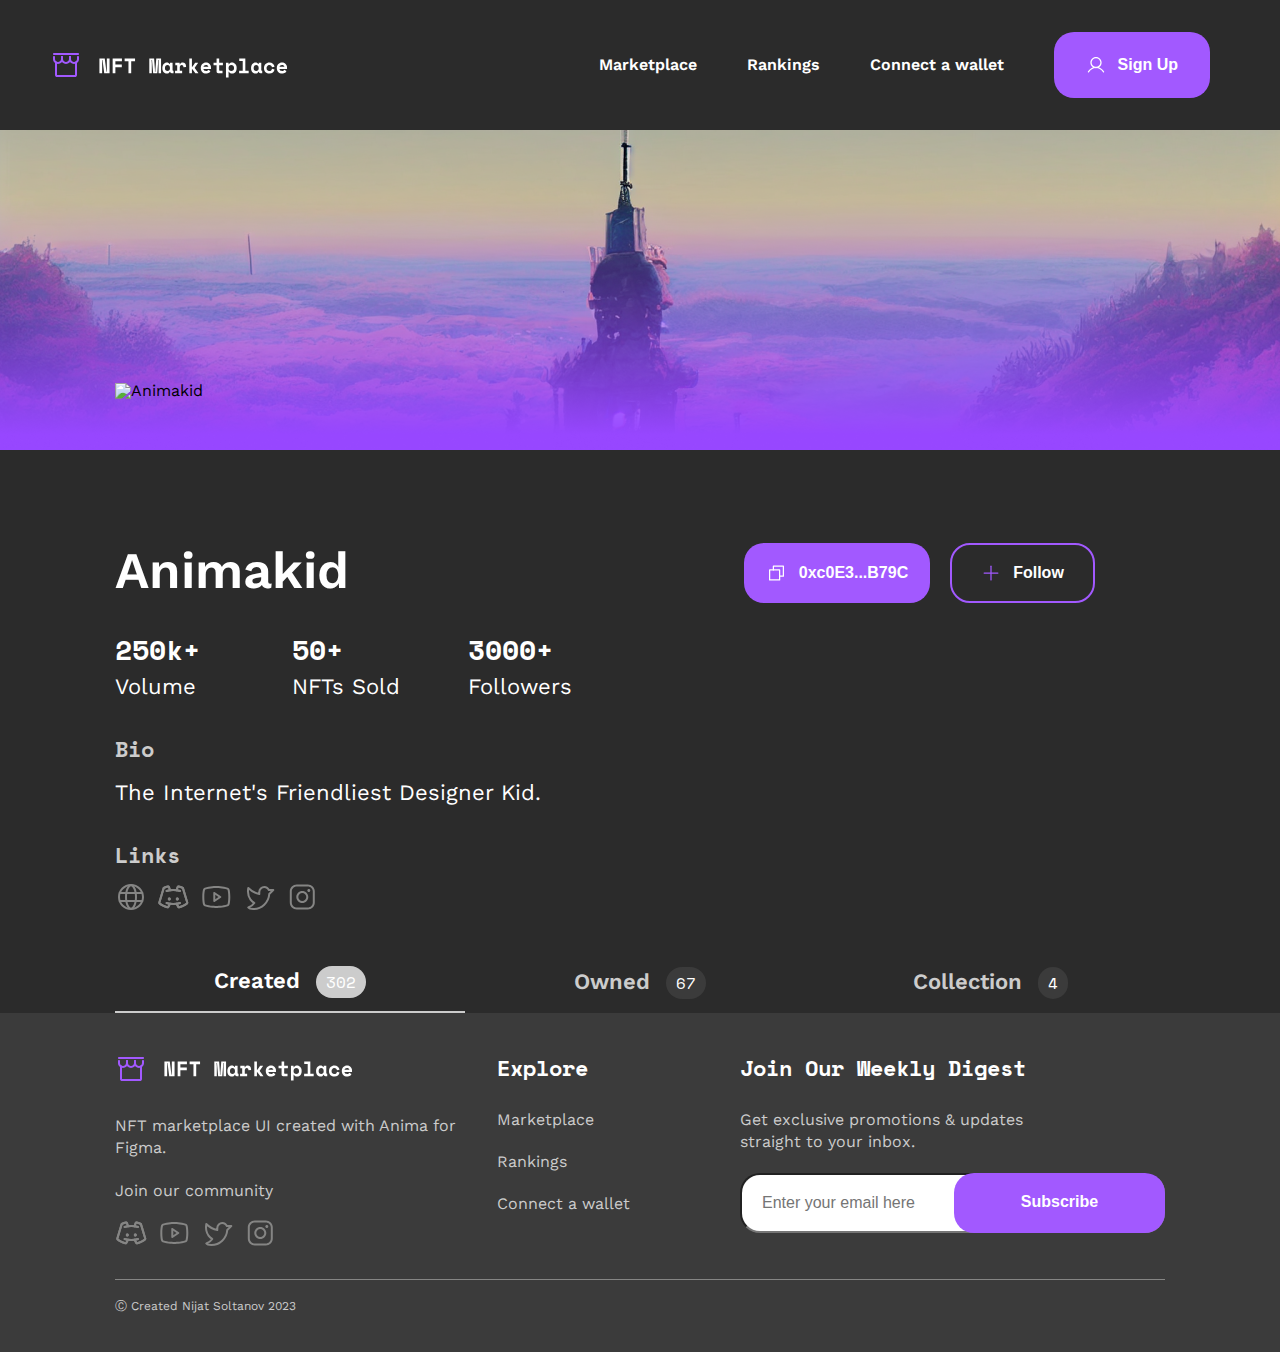
==== HTML/artistpage.html @ 40b33c92 "add: artist page" ====
<!DOCTYPE html>
<html lang="en">
  <head>
    <meta charset="UTF-8" />
    <meta http-equiv="X-UA-Compatible" content="IE=edge" />
    <meta name="viewport" content="width=device-width, initial-scale=1.0" />
    <link rel="preconnect" href="https://fonts.googleapis.com" />
    <link rel="preconnect" href="https://fonts.gstatic.com" crossorigin />
    <link
      href="https://fonts.googleapis.com/css2?family=Space+Mono:wght@400;700&family=Work+Sans:wght@400;500;600;700;800;900&display=swap"
      rel="stylesheet"
    />
    <link rel="stylesheet" href="../Scss/main.css" />
    <title>Document</title>
  </head>
  <body>
    <nav>
      <div class="nav_logo">
        <img src="../Images/svg/mainLogo.svg" alt="Main Logo" />
        <img src="../Images/svg/NFTmarketplace.svg" alt="NFT text" />
      </div>
      <div class="nav_menu">
        <a href="#">Marketplace</a>
        <a href="#">Rankings</a>
        <a href="#">Connect a wallet</a>
        <a href="./signup.html">
          <button id="signUp">
            <img src="../Images/svg/user.svg" alt="" />
            Sign Up
          </button>
        </a>
        <img src="../Images/svg/burgerMenu.svg" id="burgerIcon" alt="" />
      </div>
    </nav>
    <section id="profile">
      <img src="../Images/ArtistPage.png" alt="Artist Profile" />
      <div class="container avatar_container">
        <img src="../Images/Avatars/Animakid.png" alt="Animakid" />
      </div>
    </section>
    <section id="artistInfo">
      <div class="container artisInfo_container">
        <div class="left">
          <h2>Animakid</h2>
          <div class="buttons">
            <button class="copy">
              <img src="../Images/svg/copy.svg" alt="" /> 0xc0E3...B79C
            </button>
            <button class="follow">
              <img src="../Images/svg/plus.svg" alt="" />
              Follow
            </button>
          </div>
          <div class="stat">
            <div>
              <h4>250k+</h4>
              <p>Volume</p>
            </div>
            <div>
              <h4>50+</h4>
              <p>NFTs Sold</p>
            </div>
            <div>
              <h4>3000+</h4>
              <p>Followers</p>
            </div>
          </div>
          <div>
            <h5>Bio</h5>
            <p>The internet's friendliest designer kid.</p>
          </div>
          <div>
            <h5>Links</h5>
            <div class="contact">
              <img src="../Images/svg/internet.svg" alt="" />
              <img src="../Images/svg/discord.svg" alt="" />
              <img src="../Images/svg/youtube.svg" alt="" />
              <img src="../Images/svg/twitter.svg" alt="" />
              <img src="../Images/svg/instagram.svg" alt="" />
            </div>
          </div>
        </div>
        <div class="right">
          <button class="copy">
            <img src="../Images/svg/copy.svg" alt="" /> 0xc0E3...B79C
          </button>
          <button class="follow">
            <img src="../Images/svg/plus.svg" alt="" />
            Follow
          </button>
        </div>
      </div>
    </section>
    <section id="frame">
      <div class="container frame_container">
        <div>
          <h5>Created</h5>
          <p>302</p>
        </div>
        <div>
          <h5>Owned</h5>
          <p>67</p>
        </div>
        <div>
          <h5>Collection</h5>
          <p>4</p>
        </div>
      </div>
    </section>
    <section id="nftCards">
      <div class="container nftCads_container"></div>
    </section>
    <footer>
      <div class="container footer_top">
        <div>
          <div class="footer_logo">
            <img src="../Images/svg/mainLogo.svg" alt="Main Logo" />
            <img src="../Images/svg/NFTmarketplace.svg" alt="NFT text" />
          </div>
          <p>NFT marketplace UI created with Anima for Figma.</p>
          <p>Join our community</p>
          <div class="contact">
            <img src="../Images/svg/discord.svg" alt="" />
            <img src="../Images/svg/youtube.svg" alt="" />
            <img src="../Images/svg/twitter.svg" alt="" />
            <img src="../Images/svg/instagram.svg" alt="" />
          </div>
        </div>
        <div>
          <h5>Explore</h5>
          <div>
            <a href="#"><p>Marketplace</p></a>
            <a href="#"><p>Rankings</p></a>
            <a href="#"><p>Connect a wallet</p></a>
          </div>
        </div>
        <div>
          <h5>Join our weekly digest</h5>
          <p>Get exclusive promotions & updates straight to your inbox.</p>
          <div class="subscribeForm">
            <input type="text" placeholder="Enter your email here" />
            <button>Subscribe</button>
          </div>
        </div>
      </div>
      <div class="container footer_bottom">
        <p>Ⓒ Created Nijat Soltanov 2023</p>
      </div>
    </footer>
  </body>
</html>
---- Scss/main.css ----
html,
body,
div,
span,
applet,
object,
iframe,
h1,
h2,
h3,
h4,
h5,
h6,
p,
blockquote,
pre,
a,
abbr,
acronym,
address,
big,
cite,
code,
del,
dfn,
em,
img,
ins,
kbd,
q,
s,
samp,
small,
strike,
strong,
sub,
sup,
tt,
var,
b,
u,
i,
center,
dl,
dt,
dd,
ol,
ul,
li,
fieldset,
form,
label,
legend,
table,
caption,
tbody,
tfoot,
thead,
tr,
th,
td,
article,
aside,
canvas,
details,
embed,
figure,
figcaption,
footer,
header,
hgroup,
menu,
nav,
output,
ruby,
section,
summary,
time,
mark,
audio,
video {
  margin: 0;
  padding: 0;
  border: 0;
  font-size: 100%;
  font: inherit;
  vertical-align: baseline;
  box-sizing: border-box;
}

/* HTML5 display-role reset for older browsers */
article,
aside,
details,
figcaption,
figure,
footer,
header,
hgroup,
menu,
nav,
section {
  display: block;
}

body {
  line-height: 1;
}

ol,
ul {
  list-style: none;
}

blockquote,
q {
  quotes: none;
}

blockquote:before,
blockquote:after,
q:before,
q:after {
  content: "";
  content: none;
}

table {
  border-collapse: collapse;
  border-spacing: 0;
}

html {
  font-family: "Work Sans", sans-serif;
}

h3 {
  font-weight: 600;
  font-size: 38px;
  line-height: 120%;
  text-transform: capitalize;
  color: #ffffff;
}

h5 {
  font-weight: 600;
  font-size: 22px;
  line-height: 140%;
  text-transform: capitalize;
  color: #ffffff;
}

h1 {
  font-weight: 600;
  font-size: 67px;
  line-height: 110%;
  display: flex;
  align-items: center;
  text-transform: capitalize;
}

h4 {
  font-weight: 700;
  font-size: 28px;
  line-height: 140%;
  text-transform: capitalize;
}

h2 {
  font-weight: 600;
  font-size: 51px;
  line-height: 110%;
  display: flex;
  align-items: center;
  text-transform: capitalize;
  color: #ffffff;
}

nav {
  display: flex;
  flex-direction: row;
  justify-content: space-between;
  align-items: center;
  padding: 20px 50px;
  background: #2b2b2b;
}
nav .nav_logo {
  width: 243.41px;
  height: 32px;
  display: flex;
  flex-direction: row;
  align-items: center;
  padding: 0px;
  gap: 10px;
  height: 32px;
  position: relative;
}
nav .nav_logo img:first-child {
  position: absolute;
  width: 32px;
  height: 32px;
  left: 0px;
  top: 0px;
}
nav .nav_logo img:last-child {
  position: absolute;
  width: 199.41px;
  height: 19.8px;
  left: 44px;
  top: 8.6px;
}
nav .nav_menu {
  display: flex;
  flex-direction: row;
  justify-content: flex-end;
  align-items: center;
  padding: 0px;
  gap: 10px;
}
nav .nav_menu a {
  font-weight: 600;
  font-size: 16px;
  line-height: 140%;
  text-align: center;
  padding: 12px 20px;
  text-decoration: none;
  color: #ffffff;
  transition: 0.3s;
}
nav .nav_menu a:hover {
  transform: scale(0.9);
}
nav .nav_menu button {
  display: flex;
  justify-content: center;
  align-items: center;
  padding: 20px 30px;
  gap: 12px;
  background-color: #a259ff;
  border-radius: 20px;
  font-weight: 600;
  font-size: 16px;
  line-height: 140%;
  text-align: center;
  color: #ffffff;
  transition: 0.3s;
  border: 2px solid transparent;
}
nav .nav_menu button:hover {
  transform: scale(0.9);
}
@media screen and (max-width: 690px) {
  nav .nav_menu button {
    width: 315px;
  }
}
nav .nav_menu #burgerIcon {
  display: none;
  cursor: pointer;
}

@media screen and (max-width: 1050px) {
  nav {
    padding: 15px 50px;
  }
  nav .nav_menu a,
  nav .nav_menu button {
    display: none;
  }
  nav .nav_menu #burgerIcon {
    display: block;
  }
}
@media screen and (max-width: 690px) {
  nav {
    padding: 15px 30px;
  }
}
footer {
  display: flex;
  flex-direction: column;
  align-items: center;
  padding: 40px 195px;
  gap: 30px;
  background: #3b3b3b;
}
@media screen and (max-width: 1050px) {
  footer {
    gap: 49px;
  }
}
@media screen and (max-width: 690px) {
  footer {
    gap: 30px;
    padding: 40px 195px;
  }
}
footer a {
  text-decoration: none;
}
footer p {
  font-weight: 400;
  font-size: 16px;
  line-height: 140%;
  text-align: center;
  color: #ffffff;
  color: #cccccc;
  text-align: start;
}
footer h5 {
  font-family: "Space Mono";
}
footer .footer_top {
  display: flex;
  justify-content: space-between;
  align-items: flex-start;
  gap: 31px;
}
@media screen and (max-width: 1050px) {
  footer .footer_top {
    flex-direction: column;
    gap: 30px;
  }
}
@media screen and (max-width: 690px) {
  footer .footer_top {
    width: 315px;
    height: 633px;
  }
}
footer .footer_top > div:first-child .footer_logo {
  width: 243.41px;
  height: 32px;
  display: flex;
  margin-bottom: 30px;
  flex-direction: row;
  align-items: center;
  padding: 0px;
  gap: 10px;
  height: 32px;
  position: relative;
}
@media screen and (max-width: 690px) {
  footer .footer_top > div:first-child .footer_logo {
    width: 315px;
  }
}
footer .footer_top > div:first-child .footer_logo img:first-child {
  position: absolute;
  width: 32px;
  height: 32px;
  left: 0px;
  top: 0px;
}
footer .footer_top > div:first-child .footer_logo img:last-child {
  position: absolute;
  width: 199.41px;
  height: 19.8px;
  left: 44px;
  top: 8.6px;
}
footer .footer_top > div:first-child p:nth-child(3) {
  margin: 20px 0 15px;
}
footer .footer_top > div:first-child .contact {
  display: flex;
  gap: 10px;
}
footer .footer_top > div:nth-child(2) {
  display: flex;
  flex-direction: column;
  gap: 25px;
  width: 240px;
  height: 166px;
}
@media screen and (max-width: 1050px) {
  footer .footer_top > div:nth-child(2) {
    gap: 20px;
  }
}
@media screen and (max-width: 690px) {
  footer .footer_top > div:nth-child(2) {
    width: 315px;
  }
}
footer .footer_top > div:nth-child(2) div {
  display: flex;
  flex-direction: column;
  gap: 20px;
}
footer .footer_top > div:last-child p {
  margin: 25px 0 20px;
  width: 330px;
  height: 44px;
}
@media screen and (max-width: 1050px) {
  footer .footer_top > div:last-child p {
    width: 690px;
    margin: 20px 0;
  }
}
@media screen and (max-width: 690px) {
  footer .footer_top > div:last-child p {
    width: 315px;
  }
}
footer .footer_top > div:last-child .subscribeForm {
  width: 425px;
  height: 60px;
  position: relative;
}
@media screen and (max-width: 690px) {
  footer .footer_top > div:last-child .subscribeForm {
    width: 315px;
    height: 108px;
    position: initial;
  }
}
footer .footer_top > div:last-child .subscribeForm input {
  box-sizing: border-box;
  width: 425px;
  height: 60px;
  display: flex;
  align-items: center;
  padding: 16px 0px 16px 20px;
  gap: 12px;
  background: #ffffff;
  border-radius: 20px;
  font-weight: 400;
  font-size: 16px;
  line-height: 140%;
  color: #2b2b2b;
}
@media screen and (max-width: 690px) {
  footer .footer_top > div:last-child .subscribeForm input {
    margin-bottom: 16px;
    width: 100%;
    padding: 16px 20px;
    height: 46px;
  }
}
footer .footer_top > div:last-child .subscribeForm button {
  display: flex;
  justify-content: center;
  align-items: center;
  padding: 20px 30px;
  gap: 12px;
  background-color: #a259ff;
  border-radius: 20px;
  font-weight: 600;
  font-size: 16px;
  line-height: 140%;
  text-align: center;
  color: #ffffff;
  transition: 0.3s;
  border: 2px solid transparent;
  position: absolute;
  right: 0;
  top: 0;
  width: 211px;
  height: 60px;
}
footer .footer_top > div:last-child .subscribeForm button:hover {
  transform: scale(0.9);
}
@media screen and (max-width: 690px) {
  footer .footer_top > div:last-child .subscribeForm button {
    width: 315px;
  }
}
@media screen and (max-width: 1050px) {
  footer .footer_top > div:last-child .subscribeForm button {
    width: 179px;
  }
}
@media screen and (max-width: 690px) {
  footer .footer_top > div:last-child .subscribeForm button {
    position: initial;
    height: 46px;
    width: 100%;
  }
}
footer .footer_bottom {
  display: flex;
  flex-direction: column;
  align-items: flex-start;
  padding: 0px;
  gap: 20px;
  width: 1049.41px;
  height: 33px;
  padding-top: 20px;
  border-top: 1px solid #858584;
}
@media screen and (max-width: 1050px) {
  footer .footer_bottom {
    width: 690px;
  }
}
@media screen and (max-width: 690px) {
  footer .footer_bottom {
    width: 315px;
  }
}
footer .footer_bottom p {
  font-family: "Work Sans";
  font-weight: 400;
  font-size: 12px;
  line-height: 110%;
  color: #cccccc;
}

body {
  background-color: #2b2b2b;
}
body .container {
  width: 1050px;
  transition: 0.3s;
}
@media screen and (max-width: 1050px) {
  body .container {
    width: 690px;
  }
}
@media screen and (max-width: 690px) {
  body .container {
    width: 315px;
  }
}
body button {
  box-sizing: border-box;
}
body #hero {
  display: flex;
  justify-content: center;
  align-items: center;
  padding: 80px 195px;
  gap: 30px;
}
@media screen and (max-width: 1050px) {
  body #hero {
    padding: 80px 195px;
  }
}
@media screen and (max-width: 690px) {
  body #hero {
    padding: 40px 0px;
  }
}
body #hero .hero_container {
  display: flex;
  gap: 30px;
}
body #hero .hero_container .left_side {
  display: flex;
  flex-direction: column;
  width: 510px;
  height: 544px;
  color: #ffffff;
}
@media screen and (max-width: 1050px) {
  body #hero .hero_container .left_side {
    width: 330px;
    height: 381px;
  }
}
@media screen and (max-width: 690px) {
  body #hero .hero_container .left_side {
    width: 315px;
    height: 706px;
  }
}
body #hero .hero_container .left_side h1 {
  margin-bottom: 20px;
}
@media screen and (max-width: 1050px) {
  body #hero .hero_container .left_side h1 {
    font-weight: 600;
    font-size: 38px;
    line-height: 120%;
  }
}
@media screen and (max-width: 690px) {
  body #hero .hero_container .left_side h1 {
    font-size: 28px;
    line-height: 140%;
    margin-bottom: 10px;
  }
}
body #hero .hero_container .left_side p {
  font-style: normal;
  font-weight: 400;
  font-size: 22px;
  line-height: 160%;
  text-transform: capitalize;
}
@media screen and (max-width: 1050px) {
  body #hero .hero_container .left_side p {
    font-weight: 400;
    font-size: 16px;
    line-height: 140%;
  }
}
body #hero .hero_container .left_side .mobile_hero {
  display: none;
  flex-direction: column;
  align-items: center;
  width: 510px;
  height: 510px;
}
@media screen and (max-width: 1050px) {
  body #hero .hero_container .left_side .mobile_hero {
    width: 330px;
    height: 330px;
  }
}
@media screen and (max-width: 690px) {
  body #hero .hero_container .left_side .mobile_hero {
    display: flex;
    margin: 40px 0;
    width: 315px;
    height: 315px;
  }
}
body #hero .hero_container .left_side .mobile_hero img {
  border-radius: 20px 20px 0px 0px;
}
@media screen and (max-width: 1050px) {
  body #hero .hero_container .left_side .mobile_hero img {
    width: 330px;
    height: 221px;
  }
}
@media screen and (max-width: 690px) {
  body #hero .hero_container .left_side .mobile_hero img {
    width: 315px;
    height: 206px;
  }
}
body #hero .hero_container .left_side .mobile_hero .info {
  display: flex;
  flex-direction: column;
  justify-content: center;
  padding: 20px;
  gap: 10px;
  border-radius: 0px 0px 20px 20px;
  background: #3b3b3b;
  width: 510px;
  height: 109px;
  color: #ffffff;
}
@media screen and (max-width: 1050px) {
  body #hero .hero_container .left_side .mobile_hero .info {
    width: 330px;
  }
}
@media screen and (max-width: 690px) {
  body #hero .hero_container .left_side .mobile_hero .info {
    width: 315px;
    height: 109px;
  }
}
body #hero .hero_container .left_side .mobile_hero .info > p {
  font-weight: 600;
  font-size: 22px;
  line-height: 140%;
  text-transform: capitalize;
}
body #hero .hero_container .left_side .mobile_hero .info div {
  display: flex;
  flex-direction: row;
  align-items: flex-start;
  gap: 12px;
}
body #hero .hero_container .left_side .mobile_hero .info div img {
  width: 24px;
  height: 24px;
}
body #hero .hero_container .left_side .mobile_hero .info div p {
  font-weight: 400;
  font-size: 16px;
  line-height: 140%;
}
body #hero .hero_container .left_side button {
  display: flex;
  justify-content: center;
  align-items: center;
  padding: 20px 30px;
  gap: 12px;
  background-color: #a259ff;
  border-radius: 20px;
  font-weight: 600;
  font-size: 16px;
  line-height: 140%;
  text-align: center;
  color: #ffffff;
  transition: 0.3s;
  border: 2px solid transparent;
  width: 224px;
  margin: 30px 0;
}
body #hero .hero_container .left_side button:hover {
  transform: scale(0.9);
}
@media screen and (max-width: 690px) {
  body #hero .hero_container .left_side button {
    width: 315px;
  }
}
body #hero .hero_container .left_side .additional_info {
  display: flex;
  gap: 30px;
  border-radius: 20px;
}
body #hero .hero_container .left_side .additional_info div {
  display: flex;
  flex-direction: column;
}
@media screen and (max-width: 690px) {
  body #hero .hero_container .left_side .additional_info div {
    width: 85px;
    height: 57px;
  }
}
body #hero .hero_container .left_side .additional_info div span {
  text-transform: capitalize;
}
body #hero .hero_container .left_side .additional_info div span:first-child {
  font-family: "Space Mono";
  font-weight: 700;
  font-size: 28px;
  line-height: 140%;
  display: flex;
  align-items: center;
}
@media screen and (max-width: 1050px) {
  body #hero .hero_container .left_side .additional_info div span:first-child {
    font-size: 22px;
    line-height: 160%;
  }
}
body #hero .hero_container .left_side .additional_info div span:last-child {
  font-family: "Work Sans";
  font-weight: 400;
  font-size: 23.99px;
  line-height: 160%;
}
@media screen and (max-width: 1050px) {
  body #hero .hero_container .left_side .additional_info div span:last-child {
    font-size: 16px;
    line-height: 140%;
  }
}
body #hero .hero_container .right_side {
  display: flex;
  flex-direction: column;
  align-items: center;
  width: 510px;
  height: 510px;
}
@media screen and (max-width: 1050px) {
  body #hero .hero_container .right_side {
    width: 330px;
    height: 330px;
  }
}
@media screen and (max-width: 690px) {
  body #hero .hero_container .right_side {
    display: none;
  }
}
body #hero .hero_container .right_side img {
  border-radius: 20px 20px 0px 0px;
}
@media screen and (max-width: 1050px) {
  body #hero .hero_container .right_side img {
    width: 330px;
    height: 221px;
  }
}
body #hero .hero_container .right_side .info {
  display: flex;
  flex-direction: column;
  justify-content: center;
  padding: 20px;
  gap: 10px;
  border-radius: 0px 0px 20px 20px;
  background: #3b3b3b;
  width: 510px;
  height: 109px;
  color: #ffffff;
}
@media screen and (max-width: 1050px) {
  body #hero .hero_container .right_side .info {
    width: 330px;
  }
}
body #hero .hero_container .right_side .info > p {
  font-weight: 600;
  font-size: 22px;
  line-height: 140%;
  text-transform: capitalize;
}
body #hero .hero_container .right_side .info div {
  display: flex;
  flex-direction: row;
  align-items: flex-start;
  gap: 12px;
}
body #hero .hero_container .right_side .info div img {
  width: 24px;
  height: 24px;
}
body #hero .hero_container .right_side .info div p {
  font-weight: 400;
  font-size: 16px;
  line-height: 140%;
}
body #trending {
  display: flex;
  flex-direction: column;
  align-items: center;
  padding: 80px 0px;
  gap: 60px;
  color: #ffffff;
}
@media screen and (max-width: 1050px) {
  body #trending {
    padding: 40px 0px;
    gap: 40px;
  }
}
body #trending .trending_headline {
  display: flex;
  flex-direction: column;
  gap: 10px;
  width: 1046px;
}
@media screen and (max-width: 1050px) {
  body #trending .trending_headline {
    width: 690px;
  }
}
@media screen and (max-width: 690px) {
  body #trending .trending_headline {
    width: 315px;
  }
}
body #trending .trending_headline p {
  text-transform: capitalize;
}
body #trending .trending_headline p:first-child {
  font-weight: 600;
  font-size: 38px;
  line-height: 120%;
}
@media screen and (max-width: 1050px) {
  body #trending .trending_headline p:first-child {
    font-size: 28px;
    line-height: 140%;
  }
}
body #trending .trending_headline p:last-child {
  font-weight: 400;
  font-size: 22px;
  line-height: 160%;
}
@media screen and (max-width: 1050px) {
  body #trending .trending_headline p:last-child {
    font-size: 16px;
    line-height: 140%;
  }
}
body #trending .cards {
  display: flex;
  gap: 30px;
}
body #trending .cards .card {
  display: flex;
  flex-direction: column;
  align-items: flex-start;
  padding: 0px;
  gap: 15px;
  width: 330px;
  height: 525px;
}
@media screen and (max-width: 690px) {
  body #trending .cards .card:nth-child(2) {
    display: none;
  }
}
@media screen and (max-width: 1050px) {
  body #trending .cards .card:last-child {
    display: none;
  }
}
@media screen and (max-width: 690px) {
  body #trending .cards .card {
    width: 315px;
  }
}
body #trending .cards .card .img {
  display: flex;
  gap: 15px;
  flex-wrap: wrap;
}
body #trending .cards .card .img img {
  border-radius: 20px;
  width: 100px;
  height: 100px;
}
@media screen and (max-width: 690px) {
  body #trending .cards .card .img img {
    width: 95px;
    height: 95px;
  }
}
body #trending .cards .card .img img:first-child {
  width: 330px;
  height: 330px;
}
@media screen and (max-width: 690px) {
  body #trending .cards .card .img img:first-child {
    width: 315px;
  }
}
body #trending .cards .card .img div {
  display: flex;
  flex-direction: column;
  justify-content: center;
  align-items: center;
  padding: 32px 15px;
  gap: 10px;
  width: 100px;
  height: 100px;
  background: #a259ff;
  border-radius: 20px;
  font-family: "Space Mono";
  font-weight: 700;
  font-size: 22px;
  line-height: 160%;
  text-transform: capitalize;
}
@media screen and (max-width: 690px) {
  body #trending .cards .card .img div {
    width: 95px;
    height: 95px;
  }
}
body #trending .cards .card .info {
  display: flex;
  flex-direction: column;
  gap: 10px;
}
body #trending .cards .card .info > p {
  font-weight: 600;
  font-size: 22px;
  line-height: 140%;
  text-transform: capitalize;
}
body #trending .cards .card .info div {
  display: flex;
  gap: 12px;
}
body #trending .cards .card .info div img {
  width: 24px;
  height: 24px;
}
body #trending .cards .card .info div p {
  font-weight: 400;
  font-size: 16px;
  line-height: 140%;
}
body #top_creator {
  display: flex;
  flex-direction: column;
  align-items: center;
  padding: 80px 195px;
  gap: 60px;
}
@media screen and (max-width: 1050px) {
  body #top_creator {
    padding: 40px 195px;
    gap: 40px;
  }
}
body #top_creator .header {
  display: flex;
  align-items: flex-end;
  gap: 100px;
}
body #top_creator .header .left {
  display: flex;
  flex-direction: column;
  gap: 10px;
  color: #ffffff;
  text-transform: capitalize;
  width: 703px;
  height: 91px;
}
@media screen and (max-width: 1050px) {
  body #top_creator .header .left {
    width: 343px;
    height: 93px;
  }
}
@media screen and (max-width: 690px) {
  body #top_creator .header .left {
    width: 315px;
    height: 93px;
  }
}
body #top_creator .header .left h3 {
  font-weight: 600;
  font-size: 38px;
  line-height: 120%;
}
@media screen and (max-width: 1050px) {
  body #top_creator .header .left h3 {
    font-size: 28px;
    line-height: 140%;
  }
}
body #top_creator .header .left p {
  font-weight: 400;
  font-size: 22px;
  line-height: 160%;
}
@media screen and (max-width: 1050px) {
  body #top_creator .header .left p {
    font-size: 16px;
    line-height: 140%;
  }
}
body #top_creator .header button {
  display: flex;
  justify-content: center;
  align-items: center;
  padding: 20px 30px;
  gap: 12px;
  background-color: #2b2b2b;
  border-radius: 20px;
  font-weight: 600;
  font-size: 16px;
  line-height: 140%;
  text-align: center;
  color: #ffffff;
  transition: 0.3s;
  border: 2px solid transparent;
  border-color: #a259ff;
  height: 60px;
  padding: 20px 50px !important;
}
body #top_creator .header button:hover {
  transform: scale(0.9);
}
@media screen and (max-width: 690px) {
  body #top_creator .header button {
    width: 315px;
  }
}
@media screen and (max-width: 690px) {
  body #top_creator .header button {
    display: none;
  }
}
body #top_creator .avatars {
  display: flex;
  flex-wrap: wrap;
  gap: 30px;
}
body #top_creator .avatars .avatar {
  display: flex;
  flex-direction: column;
  align-items: center;
  padding: 20px;
  gap: 20px;
  isolation: isolate;
  width: 240px;
  height: 238px;
  background: #3b3b3b;
  border-radius: 20px;
  position: relative;
}
@media screen and (max-width: 1050px) {
  body #top_creator .avatars .avatar {
    flex-direction: row;
    justify-content: center;
    align-items: flex-start;
    width: 330px;
    height: 100px;
  }
}
@media screen and (max-width: 690px) {
  body #top_creator .avatars .avatar {
    width: 315px;
    height: 100px;
  }
}
@media screen and (max-width: 690px) {
  body #top_creator .avatars .avatar:nth-child(6) {
    display: none;
  }
}
body #top_creator .avatars .avatar img {
  width: 110px;
  height: 120px;
}
@media screen and (max-width: 1050px) {
  body #top_creator .avatars .avatar img {
    width: 60px;
    height: 60px;
  }
}
body #top_creator .avatars .avatar .number {
  position: absolute;
  width: 30px;
  height: 30px;
  left: 20px;
  top: 18px;
  background: #2b2b2b;
  border-radius: 20px;
  font-family: "Space Mono";
  font-weight: 400;
  font-size: 16px;
  line-height: 140%;
  display: flex;
  align-items: center;
  text-align: center;
  color: #858584;
}
@media screen and (max-width: 1050px) {
  body #top_creator .avatars .avatar .number {
    left: 12px;
    top: 13px;
  }
}
body #top_creator .avatars .avatar .number span {
  margin: auto;
}
body #top_creator .avatars .avatar .text {
  display: flex;
  flex-direction: column;
  justify-content: center;
  align-items: center;
  gap: 5px;
  width: 200px;
  height: 58px;
  color: #ffffff;
}
@media screen and (max-width: 1050px) {
  body #top_creator .avatars .avatar .text {
    align-items: flex-start;
    width: 210px;
  }
}
@media screen and (max-width: 690px) {
  body #top_creator .avatars .avatar .text {
    height: 58px;
  }
}
body #top_creator .avatars .avatar .text h5 {
  font-weight: 600;
  font-size: 22px;
  line-height: 140%;
  text-align: center;
  text-transform: capitalize;
}
body #top_creator .avatars .avatar .text div {
  display: flex;
  gap: 10px;
  height: 22px;
  width: 200px;
}
@media screen and (max-width: 1050px) {
  body #top_creator .avatars .avatar .text div {
    gap: 5px;
    width: 210px;
  }
}
@media screen and (max-width: 690px) {
  body #top_creator .avatars .avatar .text div {
    width: 195px;
  }
}
body #top_creator .avatars .avatar .text div p {
  font-weight: 400;
  font-size: 16px;
  line-height: 140%;
  width: 95px;
  height: 22px;
}
body #top_creator .avatars .avatar .text div p:first-child {
  text-align: right;
  color: #858584;
}
@media screen and (max-width: 1050px) {
  body #top_creator .avatars .avatar .text div p:first-child {
    width: 102.5px;
    height: 22px;
    text-align: left;
  }
}
body #top_creator .avatars .avatar .text div p:last-child {
  font-family: "Space Mono";
  color: #ffffff;
}
body #top_creator > button {
  display: flex;
  justify-content: center;
  align-items: center;
  padding: 20px 30px;
  gap: 12px;
  background-color: #2b2b2b;
  border-radius: 20px;
  font-weight: 600;
  font-size: 16px;
  line-height: 140%;
  text-align: center;
  color: #ffffff;
  transition: 0.3s;
  border: 2px solid transparent;
  border-color: #a259ff;
  height: 60px;
  padding: 20px 50px !important;
  display: none;
}
body #top_creator > button:hover {
  transform: scale(0.9);
}
@media screen and (max-width: 690px) {
  body #top_creator > button {
    width: 315px;
  }
}
@media screen and (max-width: 690px) {
  body #top_creator > button {
    display: flex;
  }
}
body #browse {
  display: flex;
  flex-direction: column;
  align-items: center;
  padding: 80px 195px;
  gap: 60px;
  color: #ffffff;
}
@media screen and (max-width: 1050px) {
  body #browse {
    padding: 40px 0px;
    gap: 40px;
  }
}
body #browse .header h3 {
  font-weight: 600;
  font-size: 38px;
  line-height: 120%;
  text-transform: capitalize;
}
@media screen and (max-width: 1050px) {
  body #browse .header h3 {
    font-size: 28px;
    line-height: 140%;
  }
}
body #browse .categories {
  display: flex;
  flex-wrap: wrap;
  gap: 30px;
}
@media screen and (max-width: 690px) {
  body #browse .categories {
    gap: 20px;
  }
}
body #browse .categories .category {
  display: flex;
  flex-direction: column;
  align-items: flex-start;
  width: 240px;
  height: 316px;
  background: #3b3b3b;
  border-radius: 20px;
}
@media screen and (max-width: 1050px) {
  body #browse .categories .category {
    width: 150px;
    height: 231px;
  }
}
@media screen and (max-width: 690px) {
  body #browse .categories .category {
    width: 147.5px;
    height: 209px;
  }
}
body #browse .categories .category img {
  border-radius: 20px 20px 0px 0px;
}
@media screen and (max-width: 1050px) {
  body #browse .categories .category img {
    width: 150px;
    height: 142px;
  }
}
@media screen and (max-width: 690px) {
  body #browse .categories .category img {
    width: 147.5px;
    height: 142px;
  }
}
body #browse .categories .category .text {
  display: flex;
  flex-direction: column;
  padding: 20px 30px 25px;
  gap: 25px;
  font-weight: 600;
  font-size: 22px;
  line-height: 140%;
  text-transform: capitalize;
  width: 240px;
  height: 76px;
}
@media screen and (max-width: 1050px) {
  body #browse .categories .category .text {
    width: 110px;
    height: 89px;
    padding: 20px 20px 25px;
    font-size: 16px;
    line-height: 140%;
  }
}
body #discoverMore {
  display: flex;
  flex-direction: column;
  align-items: center;
  padding: 80px 195px;
  gap: 60px;
}
@media screen and (max-width: 1050px) {
  body #discoverMore {
    padding: 40px 195px 80px;
    gap: 40px;
  }
}
@media screen and (max-width: 690px) {
  body #discoverMore {
    padding: 40px 0px 60px;
  }
}
body #discoverMore .header {
  display: flex;
  justify-content: space-between;
  align-items: flex-end;
  gap: 100px;
}
@media screen and (max-width: 1050px) {
  body #discoverMore .header {
    width: 690px;
  }
}
@media screen and (max-width: 690px) {
  body #discoverMore .header {
    width: 315px;
  }
}
body #discoverMore .header .text {
  display: flex;
  flex-direction: column;
  gap: 10px;
}
@media screen and (max-width: 1050px) {
  body #discoverMore .header .text h3 {
    font-weight: 600;
    font-size: 28px;
    line-height: 140%;
  }
}
body #discoverMore .header .text p {
  font-weight: 400;
  font-size: 22px;
  line-height: 160%;
  color: #ffffff;
  text-transform: capitalize;
}
@media screen and (max-width: 1050px) {
  body #discoverMore .header .text p {
    font-weight: 400;
    font-size: 16px;
    line-height: 140%;
  }
}
body #discoverMore .header button {
  display: flex;
  justify-content: center;
  align-items: center;
  padding: 20px 30px;
  gap: 12px;
  background-color: #2b2b2b;
  border-radius: 20px;
  font-weight: 600;
  font-size: 16px;
  line-height: 140%;
  text-align: center;
  color: #ffffff;
  transition: 0.3s;
  border: 2px solid transparent;
  border-color: #a259ff;
  height: 60px;
  padding: 20px 50px !important;
}
body #discoverMore .header button:hover {
  transform: scale(0.9);
}
@media screen and (max-width: 690px) {
  body #discoverMore .header button {
    width: 315px;
  }
}
@media screen and (max-width: 690px) {
  body #discoverMore .header button {
    display: none;
  }
}
body #discoverMore .discoverCards {
  display: flex;
  gap: 30px;
  flex-wrap: wrap;
}
body #discoverMore .discoverCards .discoverCard {
  display: flex;
  flex-direction: column;
  align-items: center;
  width: 330px;
  height: 469px;
  background: #3b3b3b;
  border-radius: 20px;
}
@media screen and (max-width: 690px) {
  body #discoverMore .discoverCards .discoverCard {
    width: 315px;
    height: 402px;
  }
}
@media screen and (max-width: 1050px) {
  body #discoverMore .discoverCards .discoverCard:nth-child(3) {
    display: none;
  }
}
@media screen and (max-width: 690px) {
  body #discoverMore .discoverCards .discoverCard:nth-child(3) {
    display: flex;
  }
}
@media screen and (max-width: 690px) {
  body #discoverMore .discoverCards .discoverCard > img {
    width: 315px;
    height: 238px;
  }
}
body #discoverMore .discoverCards .discoverCard .text {
  display: flex;
  flex-direction: column;
  padding: 20px 30px 25px;
  gap: 25px;
  align-items: flex-start;
}
body #discoverMore .discoverCards .discoverCard .text .top {
  display: flex;
  flex-direction: column;
  align-items: flex-start;
  gap: 5px;
  width: 270px;
}
body #discoverMore .discoverCards .discoverCard .text .top .info {
  display: flex;
  gap: 12px;
}
body #discoverMore .discoverCards .discoverCard .text .top .info p {
  font-family: "Space Mono";
  font-weight: 400;
  font-size: 16px;
  line-height: 140%;
  color: #ffffff;
}
body #discoverMore .discoverCards .discoverCard .text .bottom {
  display: flex;
  width: 270px;
}
body #discoverMore .discoverCards .discoverCard .text .bottom p:first-child {
  font-family: "Space Mono";
  font-weight: 400;
  font-size: 12px;
  line-height: 110%;
  color: #858584;
}
body #discoverMore .discoverCards .discoverCard .text .bottom p:last-child {
  font-family: "Space Mono";
  font-weight: 400;
  font-size: 16px;
  line-height: 140%;
  color: #ffffff;
}
body #discoverMore .discoverCards .discoverCard .text .bottom .bottom_left {
  display: flex;
  flex-direction: column;
  padding: 0px 21px 0px 0px;
  gap: 8px;
  width: 135px;
}
body #discoverMore .discoverCards .discoverCard .text .bottom .bottom_right {
  display: flex;
  flex-direction: column;
  justify-content: center;
  align-items: flex-end;
  gap: 8px;
  width: 135px;
}
body #discoverMore > button {
  display: flex;
  justify-content: center;
  align-items: center;
  padding: 20px 30px;
  gap: 12px;
  background-color: #2b2b2b;
  border-radius: 20px;
  font-weight: 600;
  font-size: 16px;
  line-height: 140%;
  text-align: center;
  color: #ffffff;
  transition: 0.3s;
  border: 2px solid transparent;
  border-color: #a259ff;
  height: 60px;
  padding: 20px 50px !important;
  display: none;
}
body #discoverMore > button:hover {
  transform: scale(0.9);
}
@media screen and (max-width: 690px) {
  body #discoverMore > button {
    width: 315px;
  }
}
@media screen and (max-width: 690px) {
  body #discoverMore > button {
    display: flex;
  }
}
body #highLight {
  display: flex;
  flex-direction: column;
  align-items: center;
}
body #highLight #highLightD img {
  filter: drop-shadow(0px 4px 4px rgba(0, 0, 0, 0.25));
  width: calc(100vw - 20px);
  height: 660px;
}
@media screen and (max-width: 1050px) {
  body #highLight #highLightD {
    display: none;
  }
}
body #highLight #highLightM {
  display: none;
  width: calc(100vw - 20px);
  height: 630px;
  background-image: url("../../Images/NFTHighlightMobil.jpg");
  background-position: center;
}
@media screen and (max-width: 1050px) {
  body #highLight #highLightM {
    display: flex;
  }
}
@media screen and (max-width: 690px) {
  body #highLight #highLightM {
    height: 590px;
  }
}
body #highLight #highLightM .text {
  display: flex;
  justify-content: center;
  align-items: flex-end;
  width: 670px;
  height: 210px;
  margin: 360px auto 60px;
}
body #highLight #highLightM .text .left {
  display: flex;
  flex-direction: column;
  align-items: flex-start;
  gap: 30px;
  width: 375px;
}
@media screen and (max-width: 690px) {
  body #highLight #highLightM .text .left {
    width: 315px;
    justify-content: flex-start;
    margin-top: 120px;
    margin-bottom: 40px;
    margin-left: auto;
    margin-right: auto;
  }
}
body #highLight #highLightM .text .left > div {
  display: flex;
  flex-direction: row;
  align-items: center;
  padding: 10px 20px;
  gap: 12px;
  width: 151px;
  height: 44px;
  background: #3b3b3b;
  border-radius: 20px;
}
body #highLight #highLightM .text .left > div img {
  width: 24px;
}
body #highLight #highLightM .text .left > div p {
  font-weight: 400;
  font-size: 16px;
  line-height: 140%;
  text-align: center;
  color: #ffffff;
}
body #highLight #highLightM .text .left .clock {
  display: none;
  flex-direction: column;
  justify-content: flex-end;
  align-items: flex-start;
  padding: 30px;
  gap: 10px;
  color: #ffffff;
  width: 295px;
  height: 144px;
  background: rgba(59, 59, 59, 0.5);
  -webkit-backdrop-filter: blur(5px);
          backdrop-filter: blur(5px);
  border-radius: 20px;
}
@media screen and (max-width: 690px) {
  body #highLight #highLightM .text .left .clock {
    display: flex;
    width: 315px;
    height: 144px;
  }
}
body #highLight #highLightM .text .left .clock .head p {
  font-family: "Space Mono";
  font-weight: 400;
  font-size: 12px;
  line-height: 110%;
}
body #highLight #highLightM .text .left .clock .bottom {
  display: flex;
  flex-direction: row;
  align-items: flex-start;
  padding: 0px;
  gap: 10px;
}
body #highLight #highLightM .text .left .clock .bottom p,
body #highLight #highLightM .text .left .clock .bottom h3,
body #highLight #highLightM .text .left .clock .bottom h4 {
  font-family: "Space Mono";
}
body #highLight #highLightM .text .left .clock .bottom p {
  font-family: "Space Mono";
  font-weight: 400;
  font-size: 12px;
  line-height: 110%;
}
body #highLight #highLightM .text .left .clock .bottom div {
  display: flex;
  flex-direction: column;
  align-items: flex-start;
  padding: 0px;
  gap: 5px;
  width: 53px;
  height: 61px;
}
body #highLight #highLightM .text .left button {
  display: flex;
  justify-content: center;
  align-items: center;
  padding: 20px 30px;
  gap: 12px;
  background-color: #ffffff;
  border-radius: 20px;
  font-weight: 600;
  font-size: 16px;
  line-height: 140%;
  text-align: center;
  color: #ffffff;
  transition: 0.3s;
  border: 2px solid transparent;
  color: #2b2b2b;
  width: 198px;
  height: 60px;
}
body #highLight #highLightM .text .left button:hover {
  transform: scale(0.9);
}
@media screen and (max-width: 690px) {
  body #highLight #highLightM .text .left button {
    width: 315px;
  }
}
body #highLight #highLightM .text .right {
  display: flex;
  flex-direction: column;
  justify-content: flex-end;
  align-items: flex-start;
  padding: 30px;
  gap: 10px;
  color: #ffffff;
  width: 295px;
  height: 144px;
  background: rgba(59, 59, 59, 0.5);
  -webkit-backdrop-filter: blur(5px);
          backdrop-filter: blur(5px);
  border-radius: 20px;
}
@media screen and (max-width: 690px) {
  body #highLight #highLightM .text .right {
    display: none;
  }
}
body #highLight #highLightM .text .right .head p {
  font-family: "Space Mono";
  font-weight: 400;
  font-size: 12px;
  line-height: 110%;
}
body #highLight #highLightM .text .right .bottom {
  display: flex;
  flex-direction: row;
  align-items: flex-start;
  padding: 0px;
  gap: 10px;
}
body #highLight #highLightM .text .right .bottom p,
body #highLight #highLightM .text .right .bottom h3,
body #highLight #highLightM .text .right .bottom h4 {
  font-family: "Space Mono";
}
body #highLight #highLightM .text .right .bottom p {
  font-family: "Space Mono";
  font-weight: 400;
  font-size: 12px;
  line-height: 110%;
}
body #highLight #highLightM .text .right .bottom div {
  display: flex;
  flex-direction: column;
  align-items: flex-start;
  padding: 0px;
  gap: 5px;
  width: 53px;
  height: 61px;
}
body #howItWorks {
  display: flex;
  flex-direction: column;
  align-items: center;
  padding: 80px 195px;
  gap: 48px;
}
@media screen and (max-width: 1050px) {
  body #howItWorks {
    padding: 40px 195px;
    gap: 40px;
  }
}
body #howItWorks .header {
  display: flex;
  flex-direction: column;
  align-items: flex-start;
  gap: 10px;
}
@media screen and (max-width: 1050px) {
  body #howItWorks .header h3 {
    font-weight: 600;
    font-size: 28px;
    line-height: 140%;
  }
}
body #howItWorks .header p {
  font-weight: 400;
  font-size: 22px;
  line-height: 160%;
  color: #ffffff;
  text-transform: capitalize;
}
@media screen and (max-width: 1050px) {
  body #howItWorks .header p {
    font-weight: 400;
    font-size: 16px;
    line-height: 140%;
  }
}
body #howItWorks .infoCards {
  display: flex;
  gap: 30px;
  flex-wrap: wrap;
}
body #howItWorks .infoCards .infoCard {
  display: flex;
  flex-direction: column;
  align-items: center;
  padding: 10px 30px 30px;
  gap: 20px;
  background: #3b3b3b;
  border-radius: 20px;
  width: 330px;
  height: 439px;
}
@media screen and (max-width: 1050px) {
  body #howItWorks .infoCards .infoCard {
    width: 210px;
    height: 320px;
  }
}
@media screen and (max-width: 690px) {
  body #howItWorks .infoCards .infoCard {
    width: 315px;
    height: 157px;
    flex-direction: row;
    justify-content: space-between;
    align-items: center;
    padding: 20px;
  }
}
@media screen and (max-width: 1050px) {
  body #howItWorks .infoCards .infoCard img {
    width: 160px;
    height: 160px;
  }
}
@media screen and (max-width: 690px) {
  body #howItWorks .infoCards .infoCard img {
    width: 100px;
    height: 100px;
  }
}
body #howItWorks .infoCards .infoCard .text {
  display: flex;
  flex-direction: column;
  align-items: center;
  gap: 10px;
}
@media screen and (max-width: 690px) {
  body #howItWorks .infoCards .infoCard .text {
    align-items: flex-start;
  }
}
@media screen and (max-width: 1050px) {
  body #howItWorks .infoCards .infoCard .text h5 {
    font-size: 16px;
    line-height: 140%;
    text-align: center;
  }
}
@media screen and (max-width: 690px) {
  body #howItWorks .infoCards .infoCard .text h5 {
    text-align: start;
  }
}
body #howItWorks .infoCards .infoCard .text p {
  font-weight: 400;
  font-size: 16px;
  line-height: 140%;
  text-align: center;
  color: #ffffff;
}
@media screen and (max-width: 1050px) {
  body #howItWorks .infoCards .infoCard .text p {
    font-size: 12px;
    line-height: 140%;
    width: 170px;
    height: 68px;
  }
}
@media screen and (max-width: 690px) {
  body #howItWorks .infoCards .infoCard .text p {
    width: 155px;
    height: 85px;
    text-align: start;
  }
}
body #subscribe {
  display: flex;
  flex-direction: column;
  align-items: center;
  padding: 40px 195px 80px;
  gap: 10px;
}
@media screen and (max-width: 1050px) {
  body #subscribe {
    padding: 40px 0px 80px;
    gap: 10px;
  }
}
@media screen and (max-width: 690px) {
  body #subscribe {
    padding: 40px 0px;
  }
}
body #subscribe .subscribe_container {
  display: flex;
  align-items: center;
  padding: 60px;
  gap: 80px;
  background: #3b3b3b;
  border-radius: 20px;
}
@media screen and (max-width: 1050px) {
  body #subscribe .subscribe_container {
    padding: 40px 30px;
    gap: 30px;
  }
}
@media screen and (max-width: 690px) {
  body #subscribe .subscribe_container {
    padding: 0px;
    background: transparent;
    flex-direction: column;
    justify-content: center;
  }
}
@media screen and (max-width: 1050px) {
  body #subscribe .subscribe_container > img {
    width: 300px;
    height: 280px;
  }
}
@media screen and (max-width: 690px) {
  body #subscribe .subscribe_container > img {
    width: 315px;
    height: 255px;
  }
}
@media screen and (max-width: 1050px) {
  body #subscribe .subscribe_container .emailInput h3 {
    font-size: 28px;
    line-height: 140%;
  }
}
body #subscribe .subscribe_container .emailInput p {
  font-weight: 400;
  font-size: 22px;
  line-height: 160%;
  color: #ffffff;
  text-transform: capitalize;
  margin: 10px 0 40px;
}
@media screen and (max-width: 1050px) {
  body #subscribe .subscribe_container .emailInput p {
    font-size: 16px;
    line-height: 140%;
  }
}
body #subscribe .subscribe_container .emailInput .subscribeForm {
  width: 425px;
  height: 60px;
  position: relative;
}
@media screen and (max-width: 1050px) {
  body #subscribe .subscribe_container .emailInput .subscribeForm {
    width: 300px;
    height: 108px;
    position: initial;
  }
}
@media screen and (max-width: 690px) {
  body #subscribe .subscribe_container .emailInput .subscribeForm {
    width: 315px;
  }
}
body #subscribe .subscribe_container .emailInput .subscribeForm input {
  box-sizing: border-box;
  width: 425px;
  height: 60px;
  display: flex;
  align-items: center;
  padding: 16px 0px 16px 20px;
  gap: 12px;
  background: #ffffff;
  border-radius: 20px;
  font-weight: 400;
  font-size: 16px;
  line-height: 140%;
  color: #2b2b2b;
}
@media screen and (max-width: 1050px) {
  body #subscribe .subscribe_container .emailInput .subscribeForm input {
    margin-bottom: 16px;
    width: 100%;
    padding: 16px 20px;
    height: 46px;
  }
}
body #subscribe .subscribe_container .emailInput .subscribeForm button {
  display: flex;
  justify-content: center;
  align-items: center;
  padding: 20px 30px;
  gap: 12px;
  background-color: #a259ff;
  border-radius: 20px;
  font-weight: 600;
  font-size: 16px;
  line-height: 140%;
  text-align: center;
  color: #ffffff;
  transition: 0.3s;
  border: 2px solid transparent;
  position: absolute;
  right: 0;
  top: 0;
  width: 211px;
  height: 60px;
}
body #subscribe .subscribe_container .emailInput .subscribeForm button:hover {
  transform: scale(0.9);
}
@media screen and (max-width: 690px) {
  body #subscribe .subscribe_container .emailInput .subscribeForm button {
    width: 315px;
  }
}
@media screen and (max-width: 1050px) {
  body #subscribe .subscribe_container .emailInput .subscribeForm button {
    position: initial;
    height: 46px;
    width: 100%;
  }
}
#create {
  display: flex;
  justify-content: center;
}
#create .create_container {
  width: 100%;
  display: flex;
  justify-content: center;
  align-items: center;
  gap: 60px;
}
@media screen and (max-width: 1050px) {
  #create .create_container {
    padding: 0px;
    gap: 40px;
  }
}
@media screen and (max-width: 690px) {
  #create .create_container {
    flex-direction: column;
  }
}
#create .create_container > img {
  width: calc(50% - 30px);
  height: 691px;
}
@media screen and (max-width: 1050px) {
  #create .create_container > img {
    width: calc(50% - 20px);
  }
}
@media screen and (max-width: 690px) {
  #create .create_container > img {
    width: 100%;
    height: 232px;
    -o-object-position: center;
       object-position: center;
    -o-object-fit: cover;
       object-fit: cover;
  }
}
#create .create_container > div {
  width: calc(50% - 20px);
  display: flex;
  flex-direction: column;
  align-items: flex-start;
  padding: 100px 0px;
  gap: 40px;
  height: 691px;
}
@media screen and (max-width: 1050px) {
  #create .create_container > div {
    width: calc(50% - 20px);
    height: 615px;
  }
}
@media screen and (max-width: 690px) {
  #create .create_container > div {
    width: 315px;
    align-items: center;
    padding: 30px 0px 40px;
    gap: 30px;
    height: 515px;
  }
}
#create .create_container > div .top {
  display: flex;
  flex-direction: column;
  align-items: flex-start;
  width: 460px;
  gap: 40px;
}
@media screen and (max-width: 1050px) {
  #create .create_container > div .top {
    width: 325px;
  }
}
@media screen and (max-width: 690px) {
  #create .create_container > div .top {
    width: 315px;
  }
}
#create .create_container > div .top p {
  font-weight: 400;
  font-size: 22px;
  line-height: 160%;
  color: #ffffff;
  text-transform: capitalize;
}
@media screen and (max-width: 1050px) {
  #create .create_container > div .top p {
    font-size: 16px;
    line-height: 140%;
  }
}
@media screen and (max-width: 1050px) {
  #create .create_container > div .top h2 {
    font-weight: 600;
    font-size: 38px;
    line-height: 120%;
  }
}
#create .create_container > div .bottom {
  display: flex;
  flex-direction: column;
  align-items: flex-start;
  gap: 30px;
  width: 330px;
}
@media screen and (max-width: 1050px) {
  #create .create_container > div .bottom {
    width: 325px;
  }
}
@media screen and (max-width: 690px) {
  #create .create_container > div .bottom {
    width: 315px;
  }
}
#create .create_container > div .bottom .inputs {
  display: flex;
  flex-direction: column;
  align-items: flex-start;
  gap: 15px;
}
#create .create_container > div .bottom .inputs div {
  position: relative;
}
#create .create_container > div .bottom .inputs div input {
  padding: 12px 20px 12px 52px;
  background: #ffffff;
  border: 1px solid #858584;
  border-radius: 20px;
  width: 330px;
  height: 46px;
  box-sizing: border-box;
  font-weight: 400;
  font-size: 16px;
  line-height: 140%;
  color: #2b2b2b;
}
@media screen and (max-width: 1050px) {
  #create .create_container > div .bottom .inputs div input {
    width: 325px;
  }
}
@media screen and (max-width: 690px) {
  #create .create_container > div .bottom .inputs div input {
    width: 315px;
  }
}
#create .create_container > div .bottom .inputs div img {
  position: absolute;
  left: 20px;
  top: 50%;
  transform: translateY(-50%);
}
#create .create_container > div .bottom button {
  display: flex;
  justify-content: center;
  align-items: center;
  padding: 20px 30px;
  gap: 12px;
  background-color: #a259ff;
  border-radius: 20px;
  font-weight: 600;
  font-size: 16px;
  line-height: 140%;
  text-align: center;
  color: #ffffff;
  transition: 0.3s;
  border: 2px solid transparent;
  width: 100%;
  height: 46px;
}
#create .create_container > div .bottom button:hover {
  transform: scale(0.9);
}
@media screen and (max-width: 690px) {
  #create .create_container > div .bottom button {
    width: 315px;
  }
}
@media screen and (max-width: 1050px) {
  #create .create_container > div .bottom button {
    width: 325px;
  }
}
@media screen and (max-width: 690px) {
  #create .create_container > div .bottom button {
    width: 315px;
  }
}

#profile {
  position: relative;
  margin-bottom: 50px;
}
#profile img:first-child {
  width: 100%;
  height: 320px;
  -o-object-position: center;
     object-position: center;
}
#profile img:last-child {
  left: 115px;
  width: 120px;
  height: 120px;
  -o-object-fit: cover;
     object-fit: cover;
  border-radius: 0;
}
#profile .avatar_container {
  bottom: -50px;
  left: 50%;
  transform: translateX(-50%);
  position: absolute;
  display: flex;
  flex-direction: row;
  align-items: flex-start;
}

#artistInfo {
  display: flex;
  flex-direction: column;
  align-items: center;
  padding: 40px 0px;
  gap: 30px;
}
#artistInfo .artisInfo_container {
  display: flex;
  flex-direction: row;
  align-items: flex-start;
  gap: 30px;
}
#artistInfo .artisInfo_container .left {
  display: flex;
  flex-direction: column;
  align-items: flex-start;
  gap: 30px;
  width: 599px;
}
#artistInfo .artisInfo_container .left .buttons {
  display: none;
}
#artistInfo .artisInfo_container .left .stat {
  display: flex;
  gap: 20px;
}
#artistInfo .artisInfo_container .left .stat div {
  width: 156.67px;
}
#artistInfo .artisInfo_container .left .stat h4 {
  font-family: "Space Mono";
  color: #ffffff;
}
#artistInfo .artisInfo_container .left .stat p {
  font-weight: 400;
  font-size: 22px;
  line-height: 160%;
  color: #ffffff;
  text-transform: capitalize;
}
#artistInfo .artisInfo_container .left div:nth-child(4) {
  display: flex;
  flex-direction: column;
  gap: 10px;
}
#artistInfo .artisInfo_container .left div:nth-child(4) h5 {
  color: #cccccc;
  font-family: "Space Mono";
}
#artistInfo .artisInfo_container .left div:nth-child(4) p {
  font-weight: 400;
  font-size: 22px;
  line-height: 160%;
  color: #ffffff;
  text-transform: capitalize;
}
#artistInfo .artisInfo_container .left div:nth-child(5) {
  display: flex;
  flex-direction: column;
  gap: 10px;
  width: 599px;
}
#artistInfo .artisInfo_container .left div:nth-child(5) h5 {
  color: #cccccc;
  font-family: "Space Mono";
}
#artistInfo .artisInfo_container .left div:nth-child(5) .contact {
  display: flex;
  gap: 10px;
}
#artistInfo .artisInfo_container .right {
  display: flex;
  justify-content: flex-end;
  gap: 20px;
}
#artistInfo .artisInfo_container .right button:first-child {
  display: flex;
  justify-content: center;
  align-items: center;
  padding: 20px 30px;
  gap: 12px;
  background-color: #a259ff;
  border-radius: 20px;
  font-weight: 600;
  font-size: 16px;
  line-height: 140%;
  text-align: center;
  color: #ffffff;
  transition: 0.3s;
  border: 2px solid transparent;
  width: 186px;
  height: 60px;
}
#artistInfo .artisInfo_container .right button:first-child:hover {
  transform: scale(0.9);
}
@media screen and (max-width: 690px) {
  #artistInfo .artisInfo_container .right button:first-child {
    width: 315px;
  }
}
#artistInfo .artisInfo_container .right button:last-child {
  width: 145px;
  height: 60px;
  display: flex;
  justify-content: center;
  align-items: center;
  padding: 20px 30px;
  gap: 12px;
  background-color: transparent;
  border-radius: 20px;
  font-weight: 600;
  font-size: 16px;
  line-height: 140%;
  text-align: center;
  color: #ffffff;
  transition: 0.3s;
  border: 2px solid transparent;
  border: 2px solid #a259ff;
}
#artistInfo .artisInfo_container .right button:last-child:hover {
  transform: scale(0.9);
}
@media screen and (max-width: 690px) {
  #artistInfo .artisInfo_container .right button:last-child {
    width: 315px;
  }
}

#frame {
  display: flex;
  flex-direction: column;
  align-items: center;
  gap: 10px;
}
#frame .frame_container {
  display: flex;
}
#frame .frame_container div {
  display: flex;
  justify-content: center;
  align-items: center;
  padding: 0px 30px;
  gap: 16px;
  width: 350px;
  height: 60px;
}
#frame .frame_container div h5 {
  color: #cccccc;
}
#frame .frame_container div p {
  display: flex;
  align-items: center;
  padding: 5px 10px;
  gap: 10px;
  height: 32px;
  background: #3b3b3b;
  border-radius: 20px;
  font-weight: 400;
  font-size: 16px;
  line-height: 140%;
  text-align: center;
  color: #ffffff;
  font-family: "Space Mono";
}
#frame .frame_container div:first-child {
  border-bottom: 2px solid #cccccc;
}
#frame .frame_container div:first-child h5 {
  color: #ffffff;
}
#frame .frame_container div:first-child p {
  background-color: #cccccc;
}

#nfrCards .nftCards_container {
  display: flex;
  gap: 30px;
  flex-wrap: wrap;
}
#nfrCards .nftCards_container .nftCard {
  display: flex;
  flex-direction: column;
  align-items: center;
  width: 330px;
  height: 469px;
  background: #2b2b2b;
  border-radius: 20px;
}
#nfrCards .nftCards_container .nftCard img {
  width: 330px;
  height: 295px;
  border-radius: 20px 20px 0px 0px;
}
#nfrCards .nftCards_container .nftCard .text {
  display: flex;
  flex-direction: column;
  align-items: flex-start;
  padding: 20px 30px 25px;
  gap: 25px;
  width: 330px;
  height: 173px;
}
#nfrCards .nftCards_container .nftCard .text .head {
  display: flex;
  flex-direction: column;
  gap: 5px;
}
#nfrCards .nftCards_container .nftCard .text .head div {
  display: flex;
  gap: 12px;
}
#nfrCards .nftCards_container .nftCard .text .head div p {
  font-weight: 400;
  font-size: 16px;
  line-height: 140%;
  text-align: center;
  color: #ffffff;
  font-family: "Space Mono";
}
#nfrCards .nftCards_container .nftCard .text .bottom {
  display: flex;
}
#nfrCards .nftCards_container .nftCard .text .bottom p:first-child {
  font-family: "Space Mono";
  font-weight: 400;
  font-size: 12px;
  line-height: 110%;
}
#nfrCards .nftCards_container .nftCard .text .bottom p:last-child {
  font-weight: 400;
  font-size: 16px;
  line-height: 140%;
  text-align: center;
  color: #ffffff;
  font-family: "Space Mono";
}
#nfrCards .nftCards_container .nftCard .text .bottom .left {
  display: flex;
  flex-direction: column;
  align-items: flex-start;
  padding: 0px 21px 0px 0px;
  gap: 8px;
  width: 135px;
  height: 43px;
}
#nfrCards .nftCards_container .nftCard .text .bottom .right {
  display: flex;
  flex-direction: column;
  justify-content: center;
  align-items: flex-end;
  gap: 8px;
  width: 135px;
  height: 43px;
}
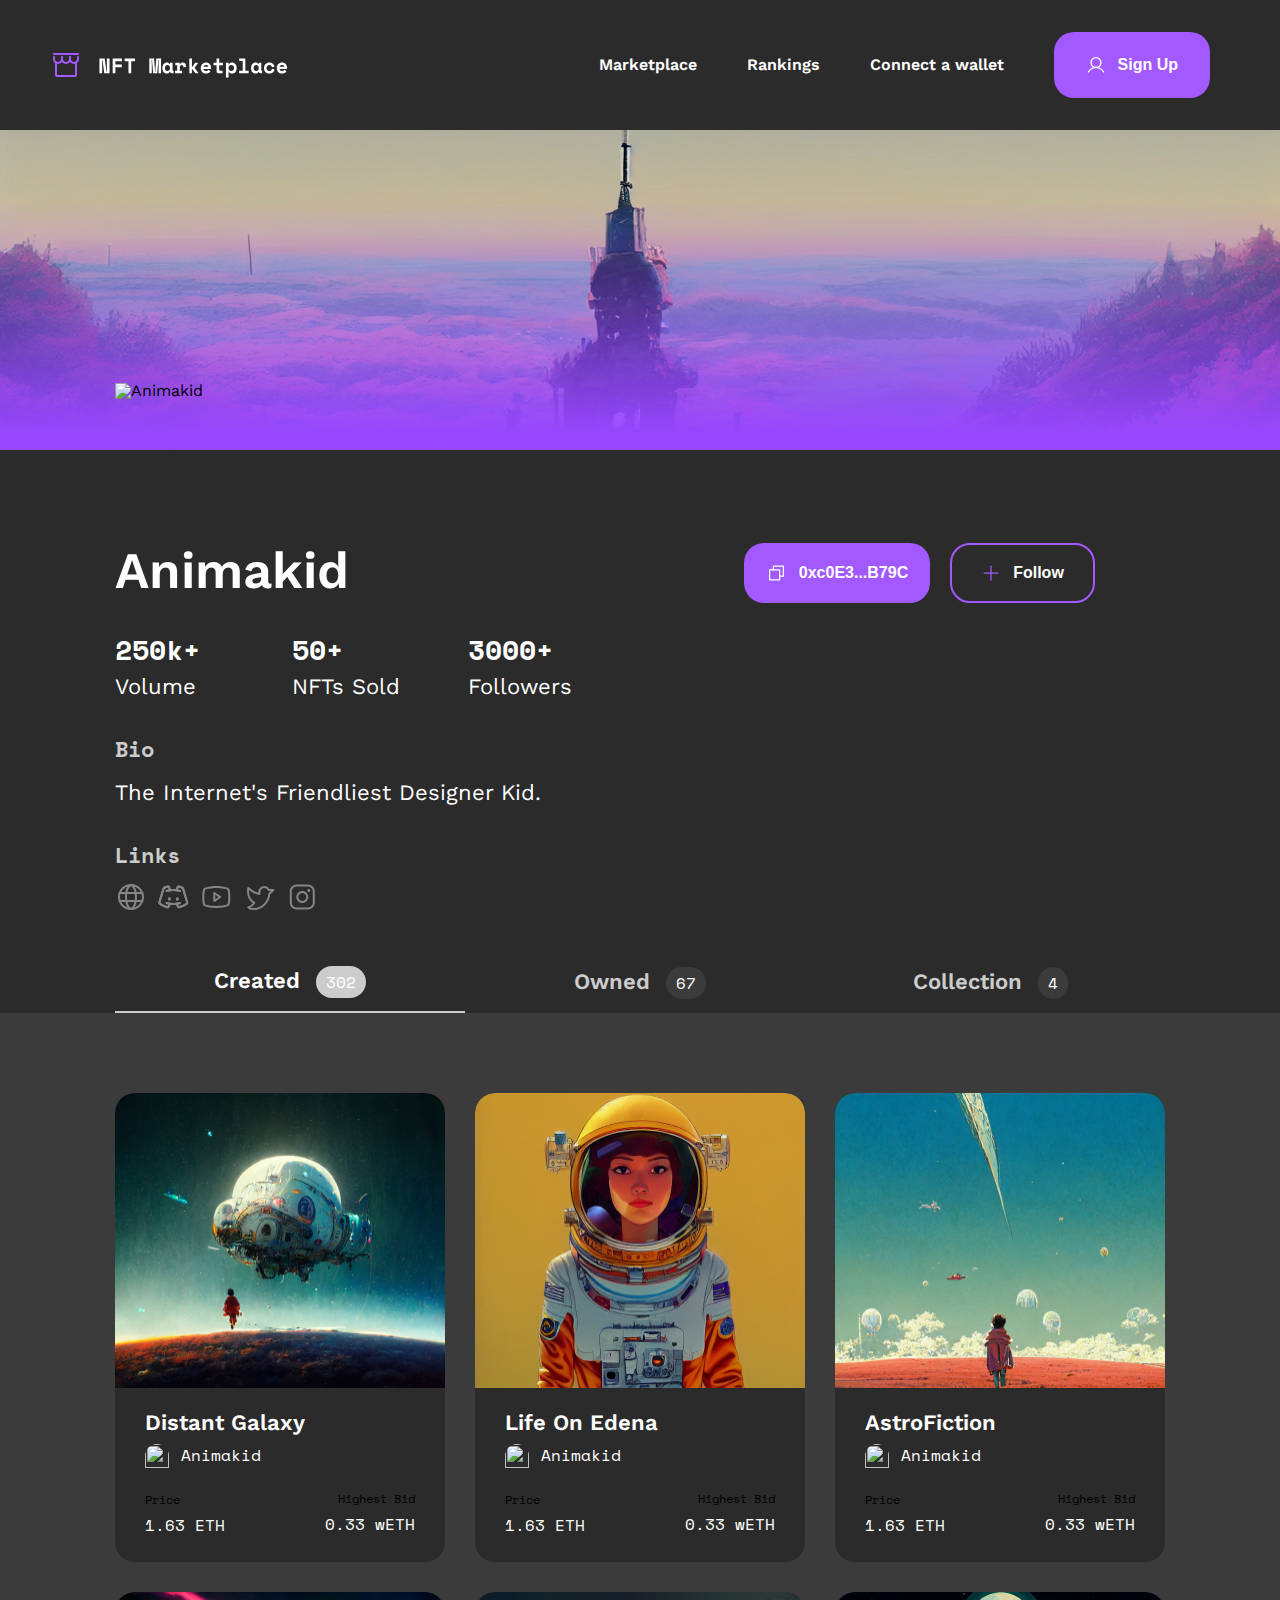
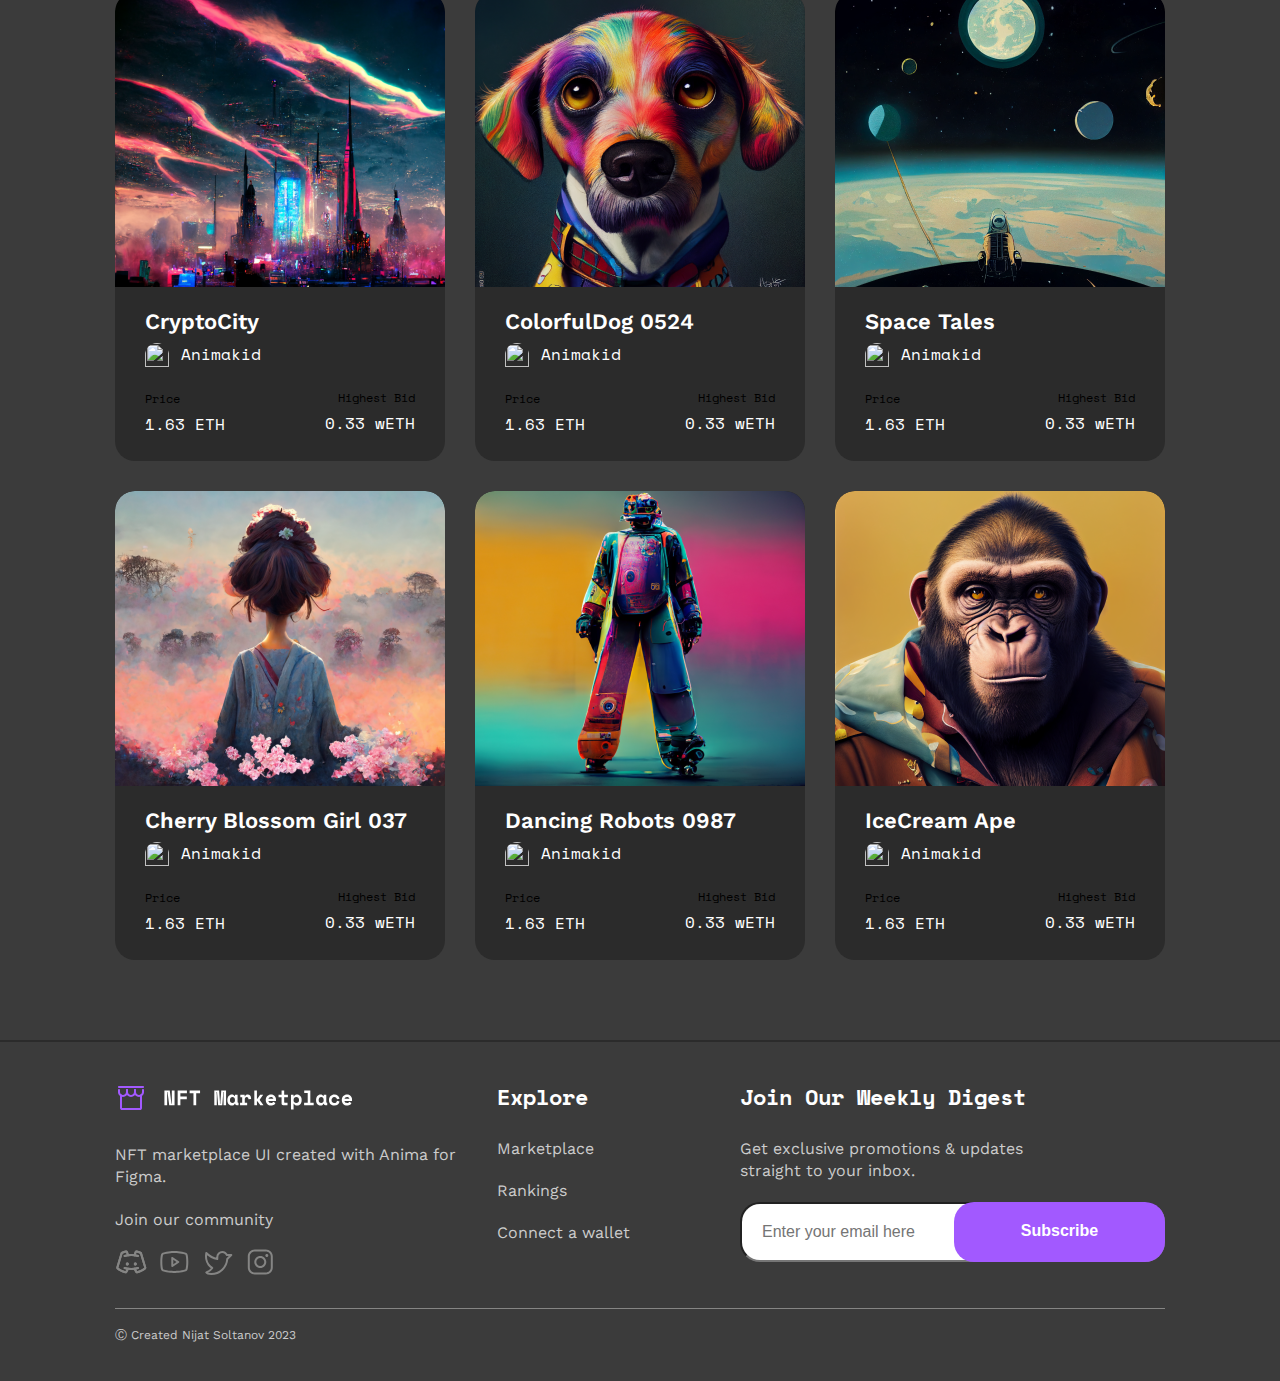
==== commit 8ad950ce: "fix:artist page media" ====
--- a/HTML/artistpage.html
+++ b/HTML/artistpage.html
@@ -108,7 +108,7 @@
       </div>
     </section>
     <section id="nftCards">
-      <div class="container nftCads_container"></div>
+      <div class="container nftCards_container"></div>
     </section>
     <footer>
       <div class="container footer_top">
@@ -147,5 +147,6 @@
         <p>Ⓒ Created Nijat Soltanov 2023</p>
       </div>
     </footer>
+    <script src="../JavaScript/artistpage.js"></script>
   </body>
 </html>
--- a/Scss/main.css
+++ b/Scss/main.css
@@ -2243,13 +2243,21 @@
   -o-object-position: center;
      object-position: center;
 }
+@media screen and (max-width: 1050px) {
+  #profile img:first-child {
+    height: 280px;
+  }
+}
+@media screen and (max-width: 690px) {
+  #profile img:first-child {
+    height: 250px;
+  }
+}
 #profile img:last-child {
-  left: 115px;
   width: 120px;
   height: 120px;
   -o-object-fit: cover;
      object-fit: cover;
-  border-radius: 0;
 }
 #profile .avatar_container {
   bottom: -50px;
@@ -2260,6 +2268,11 @@
   flex-direction: row;
   align-items: flex-start;
 }
+@media screen and (max-width: 690px) {
+  #profile .avatar_container {
+    justify-content: center;
+  }
+}
 
 #artistInfo {
   display: flex;
@@ -2267,6 +2280,11 @@
   align-items: center;
   padding: 40px 0px;
   gap: 30px;
+}
+@media screen and (max-width: 1050px) {
+  #artistInfo {
+    padding: 30px 0px;
+  }
 }
 #artistInfo .artisInfo_container {
   display: flex;
@@ -2281,63 +2299,41 @@
   gap: 30px;
   width: 599px;
 }
+@media screen and (max-width: 1050px) {
+  #artistInfo .artisInfo_container .left {
+    width: 690px;
+    height: 393px;
+  }
+}
+@media screen and (max-width: 690px) {
+  #artistInfo .artisInfo_container .left {
+    width: 315px;
+    height: 466px;
+  }
+}
+@media screen and (max-width: 1050px) {
+  #artistInfo .artisInfo_container .left h2 {
+    font-size: 38px;
+    line-height: 120%;
+  }
+}
+@media screen and (max-width: 690px) {
+  #artistInfo .artisInfo_container .left h2 {
+    font-size: 28px;
+    line-height: 140%;
+  }
+}
 #artistInfo .artisInfo_container .left .buttons {
   display: none;
-}
-#artistInfo .artisInfo_container .left .stat {
-  display: flex;
-  gap: 20px;
-}
-#artistInfo .artisInfo_container .left .stat div {
-  width: 156.67px;
-}
-#artistInfo .artisInfo_container .left .stat h4 {
-  font-family: "Space Mono";
-  color: #ffffff;
-}
-#artistInfo .artisInfo_container .left .stat p {
-  font-weight: 400;
-  font-size: 22px;
-  line-height: 160%;
-  color: #ffffff;
-  text-transform: capitalize;
-}
-#artistInfo .artisInfo_container .left div:nth-child(4) {
-  display: flex;
-  flex-direction: column;
-  gap: 10px;
-}
-#artistInfo .artisInfo_container .left div:nth-child(4) h5 {
-  color: #cccccc;
-  font-family: "Space Mono";
-}
-#artistInfo .artisInfo_container .left div:nth-child(4) p {
-  font-weight: 400;
-  font-size: 22px;
-  line-height: 160%;
-  color: #ffffff;
-  text-transform: capitalize;
-}
-#artistInfo .artisInfo_container .left div:nth-child(5) {
-  display: flex;
-  flex-direction: column;
-  gap: 10px;
-  width: 599px;
-}
-#artistInfo .artisInfo_container .left div:nth-child(5) h5 {
-  color: #cccccc;
-  font-family: "Space Mono";
-}
-#artistInfo .artisInfo_container .left div:nth-child(5) .contact {
-  display: flex;
-  gap: 10px;
-}
-#artistInfo .artisInfo_container .right {
-  display: flex;
   justify-content: flex-end;
   gap: 20px;
 }
-#artistInfo .artisInfo_container .right button:first-child {
+@media screen and (max-width: 690px) {
+  #artistInfo .artisInfo_container .left .buttons button {
+    width: 100%;
+  }
+}
+#artistInfo .artisInfo_container .left .buttons button:first-child {
   display: flex;
   justify-content: center;
   align-items: center;
@@ -2355,6 +2351,175 @@
   width: 186px;
   height: 60px;
 }
+#artistInfo .artisInfo_container .left .buttons button:first-child:hover {
+  transform: scale(0.9);
+}
+@media screen and (max-width: 690px) {
+  #artistInfo .artisInfo_container .left .buttons button:first-child {
+    width: 315px;
+  }
+}
+#artistInfo .artisInfo_container .left .buttons button:last-child {
+  width: 145px;
+  height: 60px;
+  display: flex;
+  justify-content: center;
+  align-items: center;
+  padding: 20px 30px;
+  gap: 12px;
+  background-color: transparent;
+  border-radius: 20px;
+  font-weight: 600;
+  font-size: 16px;
+  line-height: 140%;
+  text-align: center;
+  color: #ffffff;
+  transition: 0.3s;
+  border: 2px solid transparent;
+  border: 2px solid #a259ff;
+}
+#artistInfo .artisInfo_container .left .buttons button:last-child:hover {
+  transform: scale(0.9);
+}
+@media screen and (max-width: 690px) {
+  #artistInfo .artisInfo_container .left .buttons button:last-child {
+    width: 315px;
+  }
+}
+@media screen and (max-width: 1050px) {
+  #artistInfo .artisInfo_container .left .buttons {
+    display: flex;
+  }
+}
+@media screen and (max-width: 690px) {
+  #artistInfo .artisInfo_container .left .buttons {
+    flex-direction: column;
+    align-items: flex-start;
+    padding: 0px;
+    gap: 20px;
+  }
+}
+#artistInfo .artisInfo_container .left .stat {
+  display: flex;
+  gap: 20px;
+}
+#artistInfo .artisInfo_container .left .stat div {
+  width: 156.67px;
+}
+@media screen and (max-width: 690px) {
+  #artistInfo .artisInfo_container .left .stat div {
+    width: 91.67px;
+  }
+}
+#artistInfo .artisInfo_container .left .stat h4 {
+  font-family: "Space Mono";
+  color: #ffffff;
+}
+@media screen and (max-width: 1050px) {
+  #artistInfo .artisInfo_container .left .stat h4 {
+    font-size: 22px;
+    line-height: 160%;
+  }
+}
+#artistInfo .artisInfo_container .left .stat p {
+  font-weight: 400;
+  font-size: 22px;
+  line-height: 160%;
+  color: #ffffff;
+  text-transform: capitalize;
+}
+@media screen and (max-width: 1050px) {
+  #artistInfo .artisInfo_container .left .stat p {
+    font-size: 16px;
+    line-height: 140%;
+  }
+}
+#artistInfo .artisInfo_container .left div:nth-child(4) {
+  display: flex;
+  flex-direction: column;
+  gap: 10px;
+}
+#artistInfo .artisInfo_container .left div:nth-child(4) h5 {
+  color: #cccccc;
+  font-family: "Space Mono";
+}
+@media screen and (max-width: 1050px) {
+  #artistInfo .artisInfo_container .left div:nth-child(4) h5 {
+    font-size: 16px;
+    line-height: 140%;
+  }
+}
+#artistInfo .artisInfo_container .left div:nth-child(4) p {
+  font-weight: 400;
+  font-size: 22px;
+  line-height: 160%;
+  color: #ffffff;
+  text-transform: capitalize;
+}
+@media screen and (max-width: 1050px) {
+  #artistInfo .artisInfo_container .left div:nth-child(4) p {
+    font-size: 16px;
+    line-height: 140%;
+  }
+}
+#artistInfo .artisInfo_container .left div:nth-child(5) {
+  display: flex;
+  flex-direction: column;
+  gap: 10px;
+  width: 599px;
+}
+@media screen and (max-width: 1050px) {
+  #artistInfo .artisInfo_container .left div:nth-child(5) {
+    width: 690px;
+  }
+}
+@media screen and (max-width: 690px) {
+  #artistInfo .artisInfo_container .left div:nth-child(5) {
+    width: 315px;
+  }
+}
+#artistInfo .artisInfo_container .left div:nth-child(5) h5 {
+  color: #cccccc;
+  font-family: "Space Mono";
+}
+@media screen and (max-width: 1050px) {
+  #artistInfo .artisInfo_container .left div:nth-child(5) h5 {
+    font-size: 16px;
+    line-height: 140%;
+  }
+}
+#artistInfo .artisInfo_container .left div:nth-child(5) .contact {
+  display: flex;
+  gap: 10px;
+}
+#artistInfo .artisInfo_container .right {
+  display: flex;
+  justify-content: flex-end;
+  gap: 20px;
+}
+@media screen and (max-width: 1050px) {
+  #artistInfo .artisInfo_container .right {
+    display: none;
+  }
+}
+#artistInfo .artisInfo_container .right button:first-child {
+  display: flex;
+  justify-content: center;
+  align-items: center;
+  padding: 20px 30px;
+  gap: 12px;
+  background-color: #a259ff;
+  border-radius: 20px;
+  font-weight: 600;
+  font-size: 16px;
+  line-height: 140%;
+  text-align: center;
+  color: #ffffff;
+  transition: 0.3s;
+  border: 2px solid transparent;
+  width: 186px;
+  height: 60px;
+}
 #artistInfo .artisInfo_container .right button:first-child:hover {
   transform: scale(0.9);
 }
@@ -2409,8 +2574,24 @@
   width: 350px;
   height: 60px;
 }
+@media screen and (max-width: 1050px) {
+  #frame .frame_container div {
+    width: 226.67px;
+  }
+}
+@media screen and (max-width: 690px) {
+  #frame .frame_container div {
+    width: 105px;
+  }
+}
 #frame .frame_container div h5 {
   color: #cccccc;
+}
+@media screen and (max-width: 1050px) {
+  #frame .frame_container div h5 {
+    font-size: 16px;
+    line-height: 140%;
+  }
 }
 #frame .frame_container div p {
   display: flex;
@@ -2427,6 +2608,18 @@
   color: #ffffff;
   font-family: "Space Mono";
 }
+@media screen and (max-width: 1050px) {
+  #frame .frame_container div p {
+    height: 23px;
+    font-size: 12px;
+    line-height: 110%;
+  }
+}
+@media screen and (max-width: 690px) {
+  #frame .frame_container div p {
+    display: none;
+  }
+}
 #frame .frame_container div:first-child {
   border-bottom: 2px solid #cccccc;
 }
@@ -2437,26 +2630,56 @@
   background-color: #cccccc;
 }
 
-#nfrCards .nftCards_container {
+#nftCards {
+  display: flex;
+  flex-direction: column;
+  align-items: center;
+  padding: 80px 0px;
+  gap: 30px;
+  background: #3b3b3b;
+}
+#nftCards .nftCards_container {
   display: flex;
   gap: 30px;
   flex-wrap: wrap;
 }
-#nfrCards .nftCards_container .nftCard {
+#nftCards .nftCards_container .nftCard {
   display: flex;
   flex-direction: column;
   align-items: center;
   width: 330px;
   height: 469px;
-  background: #2b2b2b;
-  border-radius: 20px;
-}
-#nfrCards .nftCards_container .nftCard img {
+  background-color: #2b2b2b;
+  border-radius: 20px;
+}
+@media screen and (max-width: 1050px) {
+  #nftCards .nftCards_container .nftCard:nth-child(7), #nftCards .nftCards_container .nftCard:nth-child(8), #nftCards .nftCards_container .nftCard:nth-child(9) {
+    display: none;
+  }
+}
+@media screen and (max-width: 690px) {
+  #nftCards .nftCards_container .nftCard:nth-child(4), #nftCards .nftCards_container .nftCard:nth-child(5), #nftCards .nftCards_container .nftCard:nth-child(6) {
+    display: none;
+  }
+}
+@media screen and (max-width: 690px) {
+  #nftCards .nftCards_container .nftCard {
+    width: 315px;
+    height: 402px;
+  }
+}
+#nftCards .nftCards_container .nftCard img {
   width: 330px;
   height: 295px;
   border-radius: 20px 20px 0px 0px;
 }
-#nfrCards .nftCards_container .nftCard .text {
+@media screen and (max-width: 690px) {
+  #nftCards .nftCards_container .nftCard img {
+    width: 315px;
+    height: 238px;
+  }
+}
+#nftCards .nftCards_container .nftCard .text {
   display: flex;
   flex-direction: column;
   align-items: flex-start;
@@ -2465,16 +2688,27 @@
   width: 330px;
   height: 173px;
 }
-#nfrCards .nftCards_container .nftCard .text .head {
+@media screen and (max-width: 690px) {
+  #nftCards .nftCards_container .nftCard .text {
+    width: 315px;
+    height: 164px;
+    padding: 20px 20px 25px;
+  }
+}
+#nftCards .nftCards_container .nftCard .text .top {
   display: flex;
   flex-direction: column;
   gap: 5px;
 }
-#nfrCards .nftCards_container .nftCard .text .head div {
+#nftCards .nftCards_container .nftCard .text .top div {
   display: flex;
   gap: 12px;
 }
-#nfrCards .nftCards_container .nftCard .text .head div p {
+#nftCards .nftCards_container .nftCard .text .top div img {
+  width: 24px;
+  height: 24px;
+}
+#nftCards .nftCards_container .nftCard .text .top div p {
   font-weight: 400;
   font-size: 16px;
   line-height: 140%;
@@ -2482,16 +2716,16 @@
   color: #ffffff;
   font-family: "Space Mono";
 }
-#nfrCards .nftCards_container .nftCard .text .bottom {
-  display: flex;
-}
-#nfrCards .nftCards_container .nftCard .text .bottom p:first-child {
+#nftCards .nftCards_container .nftCard .text .bottom {
+  display: flex;
+}
+#nftCards .nftCards_container .nftCard .text .bottom p:first-child {
   font-family: "Space Mono";
   font-weight: 400;
   font-size: 12px;
   line-height: 110%;
 }
-#nfrCards .nftCards_container .nftCard .text .bottom p:last-child {
+#nftCards .nftCards_container .nftCard .text .bottom p:last-child {
   font-weight: 400;
   font-size: 16px;
   line-height: 140%;
@@ -2499,7 +2733,13 @@
   color: #ffffff;
   font-family: "Space Mono";
 }
-#nfrCards .nftCards_container .nftCard .text .bottom .left {
+@media screen and (max-width: 690px) {
+  #nftCards .nftCards_container .nftCard .text .bottom p:last-child {
+    font-size: 12px;
+    line-height: 110%;
+  }
+}
+#nftCards .nftCards_container .nftCard .text .bottom .left {
   display: flex;
   flex-direction: column;
   align-items: flex-start;
@@ -2508,7 +2748,13 @@
   width: 135px;
   height: 43px;
 }
-#nfrCards .nftCards_container .nftCard .text .bottom .right {
+@media screen and (max-width: 690px) {
+  #nftCards .nftCards_container .nftCard .text .bottom .left {
+    width: 137.5px;
+    height: 34px;
+  }
+}
+#nftCards .nftCards_container .nftCard .text .bottom .right {
   display: flex;
   flex-direction: column;
   justify-content: center;
@@ -2516,4 +2762,14 @@
   gap: 8px;
   width: 135px;
   height: 43px;
+}
+@media screen and (max-width: 690px) {
+  #nftCards .nftCards_container .nftCard .text .bottom .right {
+    width: 137.5px;
+    height: 34px;
+  }
+}
+
+footer {
+  border-top: 2px solid #2b2b2b;
 }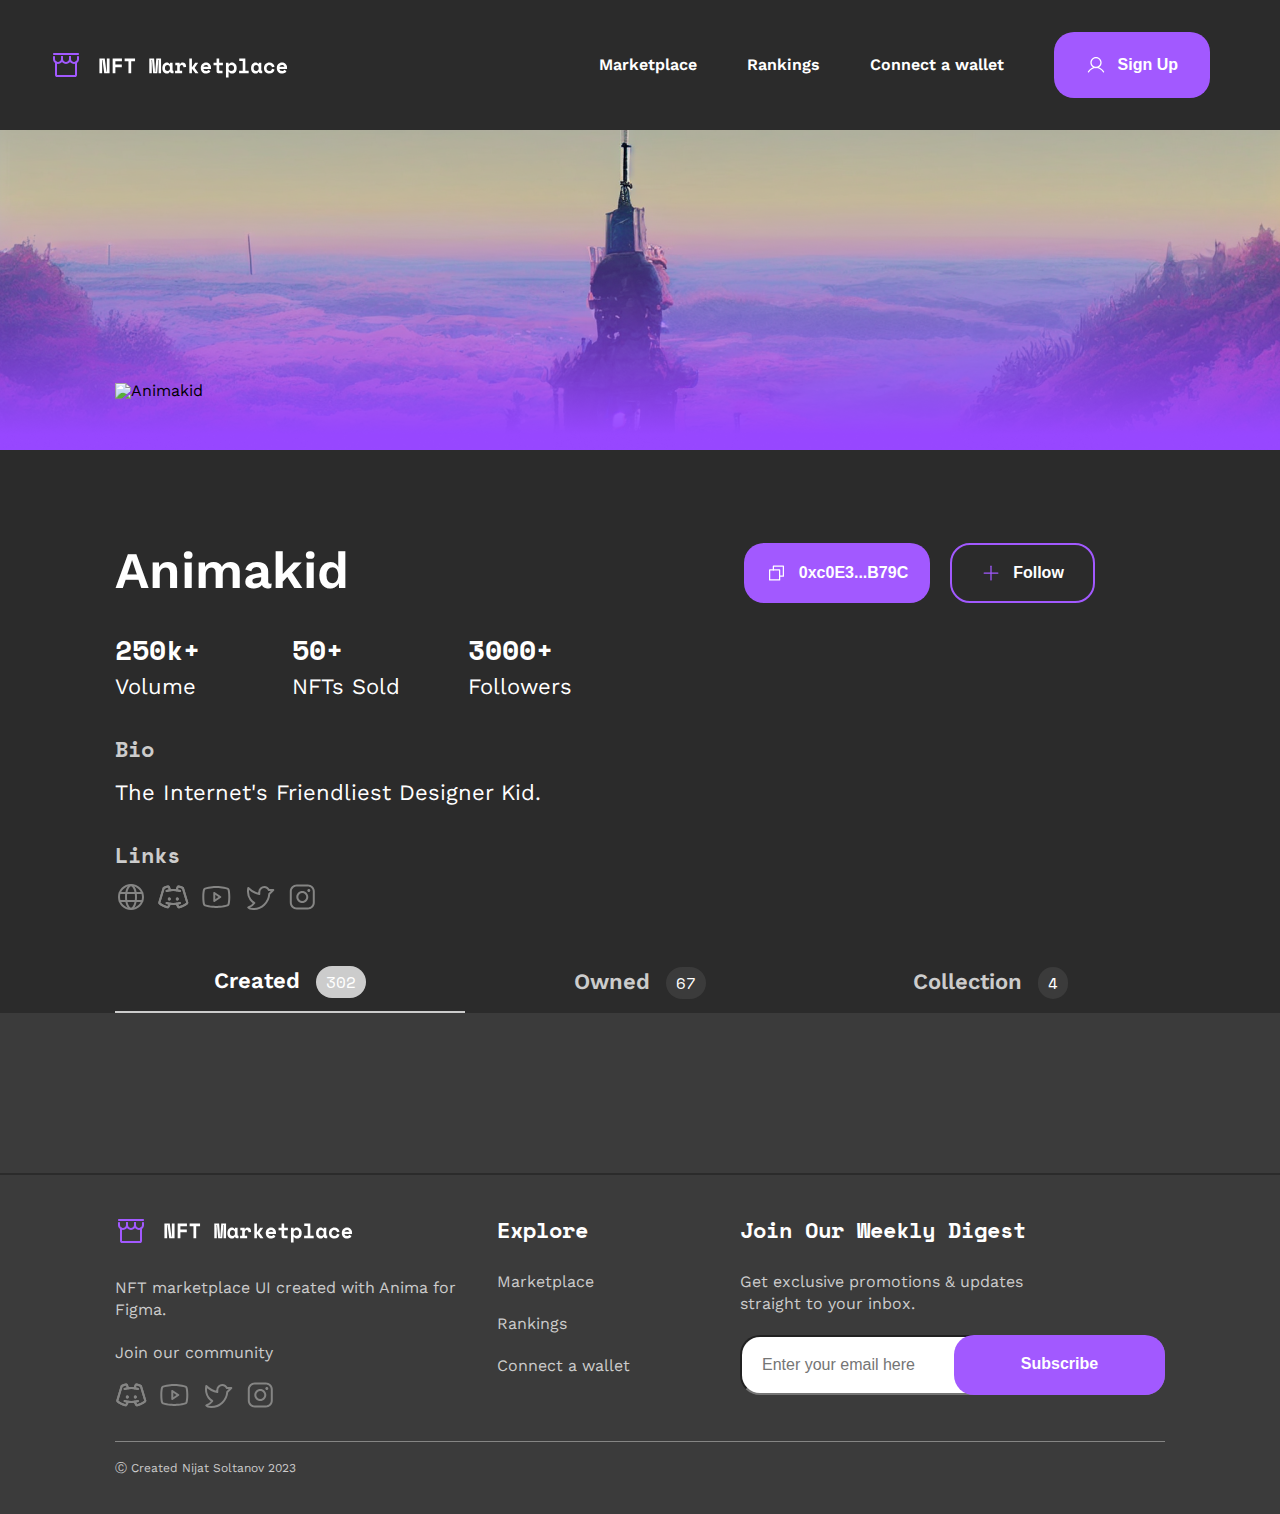
==== commit a110a61d: "fix:top creator section" ====
--- a/HTML/artistpage.html
+++ b/HTML/artistpage.html
@@ -35,13 +35,17 @@
     <section id="profile">
       <img src="../Images/ArtistPage.png" alt="Artist Profile" />
       <div class="container avatar_container">
-        <img src="../Images/Avatars/Animakid.png" alt="Animakid" />
+        <img
+          src="../Images/Avatars/Animakid.png"
+          id="avatarImg"
+          alt="Animakid"
+        />
       </div>
     </section>
     <section id="artistInfo">
       <div class="container artisInfo_container">
         <div class="left">
-          <h2>Animakid</h2>
+          <h2 id="avatarName">Animakid</h2>
           <div class="buttons">
             <button class="copy">
               <img src="../Images/svg/copy.svg" alt="" /> 0xc0E3...B79C
--- a/Scss/main.css
+++ b/Scss/main.css
@@ -1068,7 +1068,10 @@
   flex-wrap: wrap;
   gap: 30px;
 }
-body #top_creator .avatars .avatar {
+body #top_creator .avatars a {
+  text-decoration: none;
+}
+body #top_creator .avatars a .avatar {
   display: flex;
   flex-direction: column;
   align-items: center;
@@ -1082,7 +1085,7 @@
   position: relative;
 }
 @media screen and (max-width: 1050px) {
-  body #top_creator .avatars .avatar {
+  body #top_creator .avatars a .avatar {
     flex-direction: row;
     justify-content: center;
     align-items: flex-start;
@@ -1091,27 +1094,27 @@
   }
 }
 @media screen and (max-width: 690px) {
-  body #top_creator .avatars .avatar {
+  body #top_creator .avatars a .avatar {
     width: 315px;
     height: 100px;
   }
 }
 @media screen and (max-width: 690px) {
-  body #top_creator .avatars .avatar:nth-child(6) {
+  body #top_creator .avatars a .avatar:nth-child(6) {
     display: none;
   }
 }
-body #top_creator .avatars .avatar img {
+body #top_creator .avatars a .avatar img {
   width: 110px;
   height: 120px;
 }
 @media screen and (max-width: 1050px) {
-  body #top_creator .avatars .avatar img {
+  body #top_creator .avatars a .avatar img {
     width: 60px;
     height: 60px;
   }
 }
-body #top_creator .avatars .avatar .number {
+body #top_creator .avatars a .avatar .number {
   position: absolute;
   width: 30px;
   height: 30px;
@@ -1129,15 +1132,15 @@
   color: #858584;
 }
 @media screen and (max-width: 1050px) {
-  body #top_creator .avatars .avatar .number {
+  body #top_creator .avatars a .avatar .number {
     left: 12px;
     top: 13px;
   }
 }
-body #top_creator .avatars .avatar .number span {
+body #top_creator .avatars a .avatar .number span {
   margin: auto;
 }
-body #top_creator .avatars .avatar .text {
+body #top_creator .avatars a .avatar .text {
   display: flex;
   flex-direction: column;
   justify-content: center;
@@ -1148,59 +1151,59 @@
   color: #ffffff;
 }
 @media screen and (max-width: 1050px) {
-  body #top_creator .avatars .avatar .text {
+  body #top_creator .avatars a .avatar .text {
     align-items: flex-start;
     width: 210px;
   }
 }
 @media screen and (max-width: 690px) {
-  body #top_creator .avatars .avatar .text {
+  body #top_creator .avatars a .avatar .text {
     height: 58px;
   }
 }
-body #top_creator .avatars .avatar .text h5 {
+body #top_creator .avatars a .avatar .text h5 {
   font-weight: 600;
   font-size: 22px;
   line-height: 140%;
   text-align: center;
   text-transform: capitalize;
 }
-body #top_creator .avatars .avatar .text div {
+body #top_creator .avatars a .avatar .text div {
   display: flex;
   gap: 10px;
   height: 22px;
   width: 200px;
 }
 @media screen and (max-width: 1050px) {
-  body #top_creator .avatars .avatar .text div {
+  body #top_creator .avatars a .avatar .text div {
     gap: 5px;
     width: 210px;
   }
 }
 @media screen and (max-width: 690px) {
-  body #top_creator .avatars .avatar .text div {
+  body #top_creator .avatars a .avatar .text div {
     width: 195px;
   }
 }
-body #top_creator .avatars .avatar .text div p {
+body #top_creator .avatars a .avatar .text div p {
   font-weight: 400;
   font-size: 16px;
   line-height: 140%;
   width: 95px;
   height: 22px;
 }
-body #top_creator .avatars .avatar .text div p:first-child {
+body #top_creator .avatars a .avatar .text div p:first-child {
   text-align: right;
   color: #858584;
 }
 @media screen and (max-width: 1050px) {
-  body #top_creator .avatars .avatar .text div p:first-child {
+  body #top_creator .avatars a .avatar .text div p:first-child {
     width: 102.5px;
     height: 22px;
     text-align: left;
   }
 }
-body #top_creator .avatars .avatar .text div p:last-child {
+body #top_creator .avatars a .avatar .text div p:last-child {
   font-family: "Space Mono";
   color: #ffffff;
 }
@@ -2772,4 +2775,371 @@
 
 footer {
   border-top: 2px solid #2b2b2b;
+}
+
+#topCreator {
+  display: flex;
+  flex-direction: column;
+  align-items: center;
+  padding: 80px 0px;
+  gap: 40px;
+}
+@media screen and (max-width: 1050px) {
+  #topCreator {
+    padding: 40px 0px;
+  }
+}
+@media screen and (max-width: 690px) {
+  #topCreator {
+    padding: 30px 0px;
+  }
+}
+#topCreator .topCreator_container {
+  display: flex;
+  flex-direction: column;
+  align-items: flex-start;
+  padding: 0px;
+  gap: 20px;
+}
+@media screen and (max-width: 690px) {
+  #topCreator .topCreator_container {
+    gap: 10px;
+  }
+}
+@media screen and (max-width: 1050px) {
+  #topCreator .topCreator_container h2 {
+    font-size: 38px;
+    line-height: 120%;
+  }
+}
+@media screen and (max-width: 690px) {
+  #topCreator .topCreator_container h2 {
+    font-size: 28px;
+    line-height: 140%;
+  }
+}
+#topCreator .topCreator_container p {
+  font-weight: 400;
+  font-size: 22px;
+  line-height: 160%;
+  color: #ffffff;
+}
+@media screen and (max-width: 1050px) {
+  #topCreator .topCreator_container p {
+    font-weight: 400;
+    font-size: 16px;
+    line-height: 140%;
+    text-align: center;
+    color: #ffffff;
+  }
+}
+@media screen and (max-width: 690px) {
+  #topCreator .topCreator_container p {
+    text-align: start;
+  }
+}
+
+#frameTopCreator {
+  display: flex;
+  flex-direction: column;
+  align-items: center;
+  padding: 0px 10px;
+  gap: 10px;
+}
+#frameTopCreator .frame_container {
+  display: flex;
+}
+#frameTopCreator .frame_container div {
+  display: flex;
+  justify-content: center;
+  align-items: center;
+  gap: 16px;
+  height: 60px;
+  width: 262.5px;
+}
+@media screen and (max-width: 1050px) {
+  #frameTopCreator .frame_container div {
+    width: 170px;
+  }
+}
+@media screen and (max-width: 690px) {
+  #frameTopCreator .frame_container div {
+    width: 78.75px;
+  }
+}
+#frameTopCreator .frame_container div h5 {
+  color: #cccccc;
+}
+@media screen and (max-width: 1050px) {
+  #frameTopCreator .frame_container div h5 {
+    font-size: 16px;
+    line-height: 140%;
+  }
+}
+@media screen and (max-width: 690px) {
+  #frameTopCreator .frame_container div h5:first-child {
+    display: none;
+  }
+}
+#frameTopCreator .frame_container div h5:last-child {
+  display: none;
+}
+@media screen and (max-width: 690px) {
+  #frameTopCreator .frame_container div h5:last-child {
+    display: flex;
+  }
+}
+#frameTopCreator .frame_container div:first-child {
+  border-bottom: 2px solid #cccccc;
+}
+#frameTopCreator .frame_container div:first-child h5 {
+  color: #ffffff;
+}
+
+#rankings {
+  display: flex;
+  flex-direction: column;
+  align-items: center;
+  padding: 40px 0px;
+  gap: 20px;
+}
+#rankings .head {
+  display: flex;
+  flex-direction: column;
+  align-items: center;
+  padding: 12px 0px;
+  gap: 10px;
+  border: 1px solid #3b3b3b;
+  border-radius: 20px;
+}
+#rankings .head > div {
+  display: flex;
+  justify-content: space-between;
+  align-items: center;
+  padding: 0px 20px;
+}
+@media screen and (max-width: 690px) {
+  #rankings .head > div {
+    padding: 0px 10px;
+    width: 310px;
+  }
+}
+#rankings .head > div div {
+  display: flex;
+  flex-direction: row;
+  align-items: center;
+  padding: 0px;
+  gap: 20px;
+}
+#rankings .head > div div p {
+  font-weight: 400;
+  font-size: 16px;
+  line-height: 140%;
+  text-align: center;
+  color: #ffffff;
+  font-family: "Space Mono";
+  color: #cccccc;
+}
+@media screen and (max-width: 690px) {
+  #rankings .head > div div p {
+    font-family: "Space Mono";
+    font-weight: 400;
+    font-size: 12px;
+    line-height: 110%;
+  }
+}
+#rankings .head > div div:first-child {
+  width: 430px;
+}
+@media screen and (max-width: 690px) {
+  #rankings .head > div div:first-child {
+    gap: 10px;
+    width: 215px;
+  }
+}
+#rankings .head > div div:first-child p:first-child {
+  width: 30px;
+}
+@media screen and (max-width: 690px) {
+  #rankings .head > div div:first-child p:first-child {
+    width: 24px;
+  }
+}
+#rankings .head > div div:last-child p {
+  width: 160px;
+}
+@media screen and (max-width: 1050px) {
+  #rankings .head > div div:last-child p {
+    width: 100px;
+  }
+}
+@media screen and (max-width: 1050px) {
+  #rankings .head > div div:last-child p:nth-child(2) {
+    display: none;
+  }
+}
+@media screen and (max-width: 690px) {
+  #rankings .head > div div:last-child p:first-child {
+    display: none;
+  }
+}
+#rankings .item {
+  display: flex;
+  flex-direction: column;
+  align-items: center;
+  padding: 12px 0px;
+  gap: 10px;
+  background-color: #3b3b3b;
+  border-radius: 20px;
+}
+#rankings .item > div {
+  display: flex;
+  flex-direction: row;
+  justify-content: space-between;
+  align-items: center;
+  padding: 0px 20px;
+}
+@media screen and (max-width: 690px) {
+  #rankings .item > div {
+    padding: 0px 10px;
+    width: 310px;
+  }
+}
+#rankings .item > div div {
+  display: flex;
+  align-items: center;
+}
+#rankings .item > div div:first-child {
+  gap: 20px;
+  width: 430px;
+  height: 60px;
+}
+@media screen and (max-width: 1050px) {
+  #rankings .item > div div:first-child {
+    width: 410px;
+    height: 31px;
+  }
+}
+@media screen and (max-width: 690px) {
+  #rankings .item > div div:first-child {
+    width: 201px;
+    height: 24px;
+    gap: 10px;
+  }
+}
+#rankings .item > div div:first-child .number {
+  display: flex;
+  gap: 10px;
+  isolation: isolate;
+  width: 30px;
+  height: 30px;
+  background-color: #2b2b2b;
+  border-radius: 20px;
+  display: flex;
+  justify-content: center;
+  align-items: center;
+  font-weight: 400;
+  font-size: 16px;
+  line-height: 140%;
+  text-align: center;
+  color: #ffffff;
+  font-family: "Space Mono";
+}
+@media screen and (max-width: 1050px) {
+  #rankings .item > div div:first-child .number {
+    width: 24px;
+    height: 24px;
+    background-color: transparent;
+  }
+}
+@media screen and (max-width: 690px) {
+  #rankings .item > div div:first-child .number {
+    font-family: "Space Mono";
+    font-weight: 400;
+    font-size: 12px;
+    line-height: 110%;
+  }
+}
+#rankings .item > div div:first-child .name img {
+  width: 60px;
+  height: 60px;
+}
+@media screen and (max-width: 1050px) {
+  #rankings .item > div div:first-child .name img {
+    width: 24px;
+    height: 24px;
+  }
+}
+@media screen and (max-width: 690px) {
+  #rankings .item > div div:first-child .name h5 {
+    font-weight: 400;
+    font-size: 16px;
+    line-height: 140%;
+  }
+}
+@media screen and (max-width: 690px) {
+  #rankings .item > div div:first-child .name h5:nth-child(2) {
+    display: none;
+  }
+}
+#rankings .item > div div:first-child .name h5:last-child {
+  display: none;
+}
+@media screen and (max-width: 690px) {
+  #rankings .item > div div:first-child .name h5:last-child {
+    display: initial;
+  }
+}
+#rankings .item > div div:last-child {
+  justify-content: flex-end;
+  gap: 20px;
+}
+@media screen and (max-width: 690px) {
+  #rankings .item > div div:last-child {
+    gap: 12px;
+  }
+}
+#rankings .item > div div:last-child p {
+  width: 160px;
+  font-weight: 400;
+  font-size: 16px;
+  line-height: 140%;
+  text-align: center;
+  color: #ffffff;
+  font-family: "Space Mono";
+}
+@media screen and (max-width: 1050px) {
+  #rankings .item > div div:last-child p {
+    width: 100px;
+  }
+}
+@media screen and (max-width: 690px) {
+  #rankings .item > div div:last-child p {
+    width: 80px;
+    font-family: "Space Mono";
+    font-weight: 400;
+    font-size: 12px;
+    line-height: 110%;
+  }
+}
+#rankings .item > div div:last-child p:first-child {
+  color: #00ac4f;
+}
+@media screen and (max-width: 690px) {
+  #rankings .item > div div:last-child p:first-child {
+    display: none;
+  }
+}
+@media screen and (max-width: 690px) {
+  #rankings .item > div div:last-child p {
+    font-family: "Space Mono";
+    font-weight: 400;
+    font-size: 12px;
+    line-height: 110%;
+  }
+}
+@media screen and (max-width: 1050px) {
+  #rankings .item > div div:last-child p:nth-child(2) {
+    display: none;
+  }
 }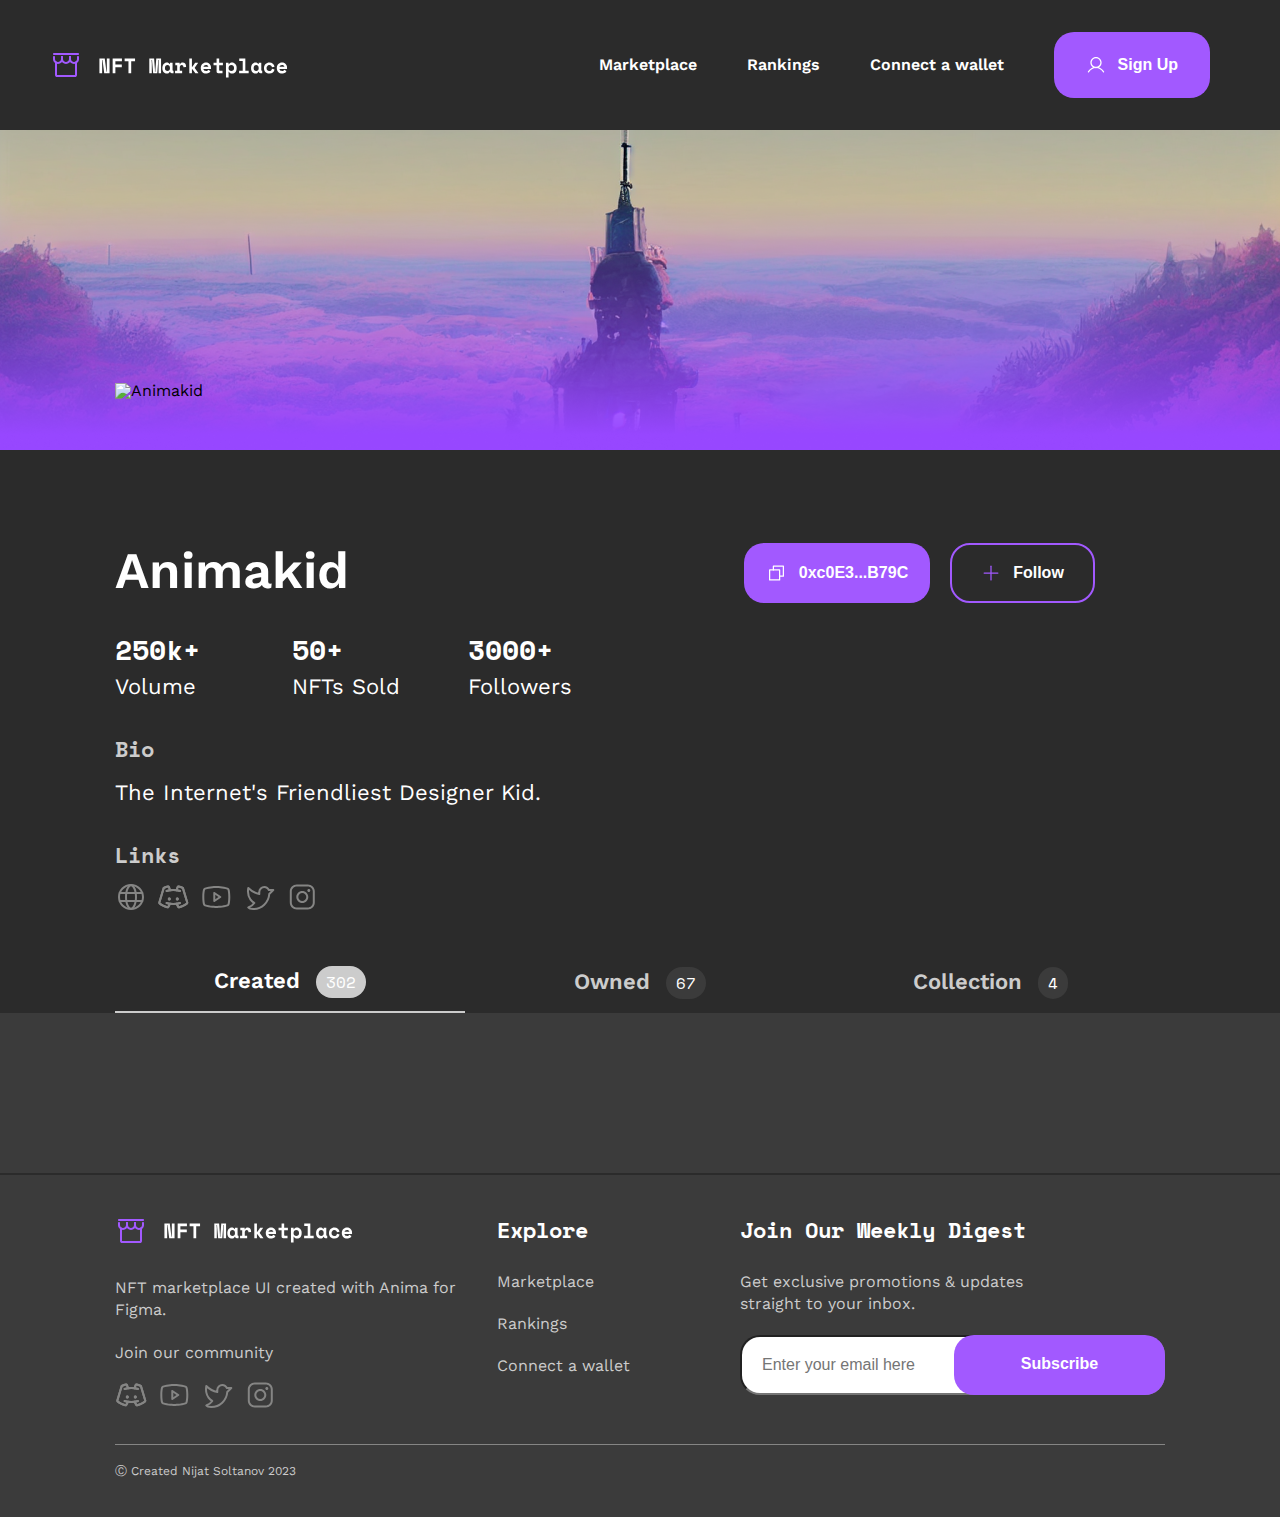
==== commit 9aae5994: "add:custom toast" ====
--- a/HTML/artistpage.html
+++ b/HTML/artistpage.html
@@ -10,6 +10,14 @@
       href="https://fonts.googleapis.com/css2?family=Space+Mono:wght@400;700&family=Work+Sans:wght@400;500;600;700;800;900&display=swap"
       rel="stylesheet"
     />
+    <link
+      href="https://fonts.googleapis.com/icon?family=Material+Icons"
+      rel="stylesheet"
+    />
+    <link
+      rel="stylesheet"
+      href="https://cdnjs.cloudflare.com/ajax/libs/font-awesome/4.7.0/css/font-awesome.min.css"
+    />
     <link rel="stylesheet" href="../Scss/main.css" />
     <title>Document</title>
   </head>
@@ -20,8 +28,8 @@
         <img src="../Images/svg/NFTmarketplace.svg" alt="NFT text" />
       </div>
       <div class="nav_menu">
-        <a href="#">Marketplace</a>
-        <a href="#">Rankings</a>
+        <a href="./marketplace.html">Marketplace</a>
+        <a href="./ranking.html">Rankings</a>
         <a href="#">Connect a wallet</a>
         <a href="./signup.html">
           <button id="signUp">
@@ -30,6 +38,41 @@
           </button>
         </a>
         <img src="../Images/svg/burgerMenu.svg" id="burgerIcon" alt="" />
+        <div class="sideBar">
+          <img src="../Images/svg/close.svg" alt="" />
+          <div class="menu">
+            <a href="./homepage.html">
+              <div>
+                <img src="../Images/svg/home.svg" alt="" />
+                <span>HomePage</span>
+              </div>
+            </a>
+            <a href="./marketplace.html">
+              <div>
+                <img src="../Images/svg/market.svg" alt="" />
+                <span>MarketPlace</span>
+              </div>
+            </a>
+            <a href="./ranking.html">
+              <div>
+                <img src="../Images/svg/rank.svg" alt="" />
+                <span>Ranking</span>
+              </div>
+            </a>
+            <a href="#">
+              <div>
+                <img src="../Images/svg/wallet.svg" alt="" />
+                <span>Connect a wallet</span>
+              </div>
+            </a>
+          </div>
+          <a href="./signup.html">
+            <button>
+              <img src="../Images/svg/user.svg" alt="" />
+              Sign Up
+            </button>
+          </a>
+        </div>
       </div>
     </nav>
     <section id="profile">
@@ -117,24 +160,26 @@
     <footer>
       <div class="container footer_top">
         <div>
-          <div class="footer_logo">
-            <img src="../Images/svg/mainLogo.svg" alt="Main Logo" />
-            <img src="../Images/svg/NFTmarketplace.svg" alt="NFT text" />
-          </div>
+          <a href="./homepage.html">
+            <div class="footer_logo">
+              <img src="../Images/svg/mainLogo.svg" alt="Main Logo" />
+              <img src="../Images/svg/NFTmarketplace.svg" alt="NFT text" />
+            </div>
+          </a>
           <p>NFT marketplace UI created with Anima for Figma.</p>
           <p>Join our community</p>
           <div class="contact">
-            <img src="../Images/svg/discord.svg" alt="" />
-            <img src="../Images/svg/youtube.svg" alt="" />
-            <img src="../Images/svg/twitter.svg" alt="" />
-            <img src="../Images/svg/instagram.svg" alt="" />
+            <a href="#"><img src="../Images/svg/discord.svg" alt="" /></a>
+            <a href="#"><img src="../Images/svg/youtube.svg" alt="" /></a>
+            <a href="#"><img src="../Images/svg/twitter.svg" alt="" /></a>
+            <a href="#"><img src="../Images/svg/instagram.svg" alt="" /></a>
           </div>
         </div>
         <div>
           <h5>Explore</h5>
           <div>
-            <a href="#"><p>Marketplace</p></a>
-            <a href="#"><p>Rankings</p></a>
+            <a href="./marketplace.html"><p>Marketplace</p></a>
+            <a href="./ranking.html"><p>Rankings</p></a>
             <a href="#"><p>Connect a wallet</p></a>
           </div>
         </div>
@@ -143,7 +188,7 @@
           <p>Get exclusive promotions & updates straight to your inbox.</p>
           <div class="subscribeForm">
             <input type="text" placeholder="Enter your email here" />
-            <button>Subscribe</button>
+            <button class="EmailBtn">Subscribe</button>
           </div>
         </div>
       </div>
@@ -151,6 +196,8 @@
         <p>Ⓒ Created Nijat Soltanov 2023</p>
       </div>
     </footer>
+    <div class="toastDiv"></div>
     <script src="../JavaScript/artistpage.js"></script>
+    <script src="../JavaScript/sidebar.js"></script>
   </body>
 </html>
--- a/Scss/main.css
+++ b/Scss/main.css
@@ -177,6 +177,7 @@
 }
 
 nav {
+  position: relative;
   display: flex;
   flex-direction: row;
   justify-content: space-between;
@@ -236,7 +237,7 @@
   align-items: center;
   padding: 20px 30px;
   gap: 12px;
-  background-color: #a259ff;
+  background-color: rgb(162, 89, 255);
   border-radius: 20px;
   font-weight: 600;
   font-size: 16px;
@@ -245,6 +246,7 @@
   color: #ffffff;
   transition: 0.3s;
   border: 2px solid transparent;
+  cursor: pointer;
 }
 nav .nav_menu button:hover {
   transform: scale(0.9);
@@ -258,13 +260,107 @@
   display: none;
   cursor: pointer;
 }
+nav .nav_menu .sideBar {
+  height: 100vh;
+  width: 300px;
+  display: flex;
+  flex-direction: column;
+  justify-content: space-between;
+  position: fixed;
+  transition: 0.5s;
+  top: 0;
+  right: -300px;
+  padding: 30px 20px;
+  z-index: 100;
+  background-color: black;
+  display: none;
+}
+@media screen and (max-width: 1050px) {
+  nav .nav_menu .sideBar {
+    display: flex;
+  }
+}
+@media screen and (max-width: 690px) {
+  nav .nav_menu .sideBar {
+    width: 80px;
+    padding: 30px 10px;
+  }
+}
+nav .nav_menu .sideBar > img {
+  width: 20px;
+  position: absolute;
+  right: 42px;
+  top: 20px;
+}
+@media screen and (max-width: 690px) {
+  nav .nav_menu .sideBar > img {
+    width: 15px;
+    right: 32px;
+  }
+}
+nav .nav_menu .sideBar .menu {
+  display: flex;
+  flex-direction: column;
+  gap: 20px;
+  margin-top: 100px;
+}
+nav .nav_menu .sideBar .menu a {
+  padding: 0;
+  transform: scale(1);
+}
+nav .nav_menu .sideBar .menu a div {
+  display: flex;
+  align-items: center;
+  gap: 20px;
+  border-radius: 10px;
+  padding: 10px 15px;
+}
+nav .nav_menu .sideBar .menu a div:hover {
+  background-color: rgb(133, 133, 132);
+}
+nav .nav_menu .sideBar .menu a div img {
+  width: 30px;
+}
+@media screen and (max-width: 690px) {
+  nav .nav_menu .sideBar .menu a div img {
+    width: 24px;
+  }
+}
+nav .nav_menu .sideBar .menu a div span {
+  font-weight: 400;
+  font-size: 16px;
+  line-height: 140%;
+  text-align: center;
+  color: #ffffff;
+  font-weight: 500;
+}
+@media screen and (max-width: 690px) {
+  nav .nav_menu .sideBar .menu a div span {
+    display: none;
+  }
+}
+nav .nav_menu .sideBar > a {
+  padding: 0;
+  transform: scale(1);
+  width: 100%;
+}
+nav .nav_menu .sideBar > a button {
+  width: 100%;
+}
+@media screen and (max-width: 690px) {
+  nav .nav_menu .sideBar button {
+    width: 100%;
+    font-size: 0px;
+    gap: 0;
+    height: 20px;
+  }
+}
 
 @media screen and (max-width: 1050px) {
   nav {
     padding: 15px 50px;
   }
-  nav .nav_menu a,
-  nav .nav_menu button {
+  nav .nav_menu > a, nav .nav_menu > button {
     display: none;
   }
   nav .nav_menu #burgerIcon {
@@ -282,7 +378,7 @@
   align-items: center;
   padding: 40px 195px;
   gap: 30px;
-  background: #3b3b3b;
+  background: rgb(59, 59, 59);
 }
 @media screen and (max-width: 1050px) {
   footer {
@@ -445,7 +541,7 @@
   align-items: center;
   padding: 20px 30px;
   gap: 12px;
-  background-color: #a259ff;
+  background-color: rgb(162, 89, 255);
   border-radius: 20px;
   font-weight: 600;
   font-size: 16px;
@@ -454,6 +550,7 @@
   color: #ffffff;
   transition: 0.3s;
   border: 2px solid transparent;
+  cursor: pointer;
   position: absolute;
   right: 0;
   top: 0;
@@ -467,6 +564,10 @@
   footer .footer_top > div:last-child .subscribeForm button {
     width: 315px;
   }
+}
+footer .footer_top > div:last-child .subscribeForm button:hover {
+  transform: scale(1);
+  opacity: 0.7;
 }
 @media screen and (max-width: 1050px) {
   footer .footer_top > div:last-child .subscribeForm button {
@@ -643,7 +744,7 @@
   padding: 20px;
   gap: 10px;
   border-radius: 0px 0px 20px 20px;
-  background: #3b3b3b;
+  background: rgb(59, 59, 59);
   width: 510px;
   height: 109px;
   color: #ffffff;
@@ -686,7 +787,7 @@
   align-items: center;
   padding: 20px 30px;
   gap: 12px;
-  background-color: #a259ff;
+  background-color: rgb(162, 89, 255);
   border-radius: 20px;
   font-weight: 600;
   font-size: 16px;
@@ -695,6 +796,7 @@
   color: #ffffff;
   transition: 0.3s;
   border: 2px solid transparent;
+  cursor: pointer;
   width: 224px;
   margin: 30px 0;
 }
@@ -784,7 +886,7 @@
   padding: 20px;
   gap: 10px;
   border-radius: 0px 0px 20px 20px;
-  background: #3b3b3b;
+  background: rgb(59, 59, 59);
   width: 510px;
   height: 109px;
   color: #ffffff;
@@ -932,7 +1034,7 @@
   gap: 10px;
   width: 100px;
   height: 100px;
-  background: #a259ff;
+  background: rgb(162, 89, 255);
   border-radius: 20px;
   font-family: "Space Mono";
   font-weight: 700;
@@ -1046,7 +1148,8 @@
   color: #ffffff;
   transition: 0.3s;
   border: 2px solid transparent;
-  border-color: #a259ff;
+  cursor: pointer;
+  border-color: rgb(162, 89, 255);
   height: 60px;
   padding: 20px 50px !important;
 }
@@ -1080,7 +1183,7 @@
   isolation: isolate;
   width: 240px;
   height: 238px;
-  background: #3b3b3b;
+  background: rgb(59, 59, 59);
   border-radius: 20px;
   position: relative;
 }
@@ -1129,7 +1232,7 @@
   display: flex;
   align-items: center;
   text-align: center;
-  color: #858584;
+  color: rgb(133, 133, 132);
 }
 @media screen and (max-width: 1050px) {
   body #top_creator .avatars a .avatar .number {
@@ -1194,7 +1297,7 @@
 }
 body #top_creator .avatars a .avatar .text div p:first-child {
   text-align: right;
-  color: #858584;
+  color: rgb(133, 133, 132);
 }
 @media screen and (max-width: 1050px) {
   body #top_creator .avatars a .avatar .text div p:first-child {
@@ -1222,7 +1325,8 @@
   color: #ffffff;
   transition: 0.3s;
   border: 2px solid transparent;
-  border-color: #a259ff;
+  cursor: pointer;
+  border-color: rgb(162, 89, 255);
   height: 60px;
   padding: 20px 50px !important;
   display: none;
@@ -1282,7 +1386,7 @@
   align-items: flex-start;
   width: 240px;
   height: 316px;
-  background: #3b3b3b;
+  background: rgb(59, 59, 59);
   border-radius: 20px;
 }
 @media screen and (max-width: 1050px) {
@@ -1408,7 +1512,8 @@
   color: #ffffff;
   transition: 0.3s;
   border: 2px solid transparent;
-  border-color: #a259ff;
+  cursor: pointer;
+  border-color: rgb(162, 89, 255);
   height: 60px;
   padding: 20px 50px !important;
 }
@@ -1436,7 +1541,7 @@
   align-items: center;
   width: 330px;
   height: 469px;
-  background: #3b3b3b;
+  background: rgb(59, 59, 59);
   border-radius: 20px;
 }
 @media screen and (max-width: 690px) {
@@ -1486,6 +1591,9 @@
   line-height: 140%;
   color: #ffffff;
 }
+body #discoverMore .discoverCards .discoverCard .text .top img {
+  width: 24px;
+}
 body #discoverMore .discoverCards .discoverCard .text .bottom {
   display: flex;
   width: 270px;
@@ -1495,7 +1603,7 @@
   font-weight: 400;
   font-size: 12px;
   line-height: 110%;
-  color: #858584;
+  color: rgb(133, 133, 132);
 }
 body #discoverMore .discoverCards .discoverCard .text .bottom p:last-child {
   font-family: "Space Mono";
@@ -1534,7 +1642,8 @@
   color: #ffffff;
   transition: 0.3s;
   border: 2px solid transparent;
-  border-color: #a259ff;
+  cursor: pointer;
+  border-color: rgb(162, 89, 255);
   height: 60px;
   padding: 20px 50px !important;
   display: none;
@@ -1617,7 +1726,7 @@
   gap: 12px;
   width: 151px;
   height: 44px;
-  background: #3b3b3b;
+  background: rgb(59, 59, 59);
   border-radius: 20px;
 }
 body #highLight #highLightM .text .left > div img {
@@ -1700,6 +1809,7 @@
   color: #ffffff;
   transition: 0.3s;
   border: 2px solid transparent;
+  cursor: pointer;
   color: #2b2b2b;
   width: 198px;
   height: 60px;
@@ -1816,7 +1926,7 @@
   align-items: center;
   padding: 10px 30px 30px;
   gap: 20px;
-  background: #3b3b3b;
+  background: rgb(59, 59, 59);
   border-radius: 20px;
   width: 330px;
   height: 439px;
@@ -1917,7 +2027,7 @@
   align-items: center;
   padding: 60px;
   gap: 80px;
-  background: #3b3b3b;
+  background: rgb(59, 59, 59);
   border-radius: 20px;
 }
 @media screen and (max-width: 1050px) {
@@ -2012,7 +2122,7 @@
   align-items: center;
   padding: 20px 30px;
   gap: 12px;
-  background-color: #a259ff;
+  background-color: rgb(162, 89, 255);
   border-radius: 20px;
   font-weight: 600;
   font-size: 16px;
@@ -2021,6 +2131,7 @@
   color: #ffffff;
   transition: 0.3s;
   border: 2px solid transparent;
+  cursor: pointer;
   position: absolute;
   right: 0;
   top: 0;
@@ -2035,6 +2146,10 @@
     width: 315px;
   }
 }
+body #subscribe .subscribe_container .emailInput .subscribeForm button:hover {
+  transform: scale(1);
+  opacity: 0.7;
+}
 @media screen and (max-width: 1050px) {
   body #subscribe .subscribe_container .emailInput .subscribeForm button {
     position: initial;
@@ -2042,6 +2157,44 @@
     width: 100%;
   }
 }
+body .toastDiv {
+  min-height: -moz-fit-content;
+  min-height: fit-content;
+  max-height: 100vh;
+  overflow-y: hidden;
+  display: flex;
+  flex-direction: column;
+  gap: 10px;
+  align-items: center;
+  position: fixed;
+  top: 30px;
+  right: 80px;
+  z-index: 1;
+}
+body .toastDiv .toast {
+  padding: 16px;
+  border-radius: 12px;
+  display: flex;
+  align-items: center;
+  justify-content: center;
+  gap: 10px;
+  width: 320px;
+  background-color: black;
+  position: relative;
+}
+body .toastDiv .toast .text {
+  width: 90%;
+  color: #ffffff;
+}
+body .toastDiv .toast i {
+  font-size: 30px;
+}
+body .toastDiv .toast img {
+  position: absolute;
+  width: 10px;
+  right: 5px;
+}
+
 #create {
   display: flex;
   justify-content: center;
@@ -2167,13 +2320,26 @@
   align-items: flex-start;
   gap: 15px;
 }
+@media screen and (max-width: 690px) {
+  #create .create_container > div .bottom .inputs {
+    gap: 10px;
+  }
+}
 #create .create_container > div .bottom .inputs div {
   position: relative;
+  display: flex;
+  flex-direction: column;
+  gap: 4px;
+}
+@media screen and (max-width: 690px) {
+  #create .create_container > div .bottom .inputs div {
+    gap: 2px;
+  }
 }
 #create .create_container > div .bottom .inputs div input {
   padding: 12px 20px 12px 52px;
   background: #ffffff;
-  border: 1px solid #858584;
+  border: 1px solid rgb(133, 133, 132);
   border-radius: 20px;
   width: 330px;
   height: 46px;
@@ -2195,9 +2361,25 @@
 }
 #create .create_container > div .bottom .inputs div img {
   position: absolute;
-  left: 20px;
-  top: 50%;
+  left: 18px;
+  top: 43%;
   transform: translateY(-50%);
+}
+#create .create_container > div .bottom .inputs div p {
+  padding-left: 10px;
+  height: 6px;
+  color: red;
+}
+@media screen and (max-width: 1050px) {
+  #create .create_container > div .bottom .inputs div p {
+    font-size: 0.9em;
+  }
+}
+@media screen and (max-width: 690px) {
+  #create .create_container > div .bottom .inputs div p {
+    height: 3px;
+    font-size: 0.7em;
+  }
 }
 #create .create_container > div .bottom button {
   display: flex;
@@ -2205,7 +2387,7 @@
   align-items: center;
   padding: 20px 30px;
   gap: 12px;
-  background-color: #a259ff;
+  background-color: rgb(162, 89, 255);
   border-radius: 20px;
   font-weight: 600;
   font-size: 16px;
@@ -2214,6 +2396,7 @@
   color: #ffffff;
   transition: 0.3s;
   border: 2px solid transparent;
+  cursor: pointer;
   width: 100%;
   height: 46px;
 }
@@ -2224,6 +2407,14 @@
   #create .create_container > div .bottom button {
     width: 315px;
   }
+}
+#create .create_container > div .bottom button:hover {
+  transform: scale(0.9);
+}
+#create .create_container > div .bottom button:disabled {
+  background-color: #ffffff !important;
+  transform: scale(1) !important;
+  color: black;
 }
 @media screen and (max-width: 1050px) {
   #create .create_container > div .bottom button {
@@ -2342,7 +2533,7 @@
   align-items: center;
   padding: 20px 30px;
   gap: 12px;
-  background-color: #a259ff;
+  background-color: rgb(162, 89, 255);
   border-radius: 20px;
   font-weight: 600;
   font-size: 16px;
@@ -2351,6 +2542,7 @@
   color: #ffffff;
   transition: 0.3s;
   border: 2px solid transparent;
+  cursor: pointer;
   width: 186px;
   height: 60px;
 }
@@ -2379,7 +2571,8 @@
   color: #ffffff;
   transition: 0.3s;
   border: 2px solid transparent;
-  border: 2px solid #a259ff;
+  cursor: pointer;
+  border: 2px solid rgb(162, 89, 255);
 }
 #artistInfo .artisInfo_container .left .buttons button:last-child:hover {
   transform: scale(0.9);
@@ -2511,7 +2704,7 @@
   align-items: center;
   padding: 20px 30px;
   gap: 12px;
-  background-color: #a259ff;
+  background-color: rgb(162, 89, 255);
   border-radius: 20px;
   font-weight: 600;
   font-size: 16px;
@@ -2520,6 +2713,7 @@
   color: #ffffff;
   transition: 0.3s;
   border: 2px solid transparent;
+  cursor: pointer;
   width: 186px;
   height: 60px;
 }
@@ -2548,7 +2742,8 @@
   color: #ffffff;
   transition: 0.3s;
   border: 2px solid transparent;
-  border: 2px solid #a259ff;
+  cursor: pointer;
+  border: 2px solid rgb(162, 89, 255);
 }
 #artistInfo .artisInfo_container .right button:last-child:hover {
   transform: scale(0.9);
@@ -2602,7 +2797,7 @@
   padding: 5px 10px;
   gap: 10px;
   height: 32px;
-  background: #3b3b3b;
+  background: rgb(59, 59, 59);
   border-radius: 20px;
   font-weight: 400;
   font-size: 16px;
@@ -2639,7 +2834,7 @@
   align-items: center;
   padding: 80px 0px;
   gap: 30px;
-  background: #3b3b3b;
+  background: rgb(59, 59, 59);
 }
 #nftCards .nftCards_container {
   display: flex;
@@ -2909,7 +3104,7 @@
   align-items: center;
   padding: 12px 0px;
   gap: 10px;
-  border: 1px solid #3b3b3b;
+  border: 1px solid rgb(59, 59, 59);
   border-radius: 20px;
 }
 #rankings .head > div {
@@ -2989,7 +3184,7 @@
   align-items: center;
   padding: 12px 0px;
   gap: 10px;
-  background-color: #3b3b3b;
+  background-color: rgb(59, 59, 59);
   border-radius: 20px;
 }
 #rankings .item > div {
@@ -3142,4 +3337,265 @@
   #rankings .item > div div:last-child p:nth-child(2) {
     display: none;
   }
+}
+
+#browseMarket {
+  display: flex;
+  flex-direction: column;
+  align-items: center;
+  padding: 80px 0px;
+  gap: 30px;
+}
+@media screen and (max-width: 1050px) {
+  #browseMarket {
+    padding: 60px 0px;
+  }
+}
+@media screen and (max-width: 690px) {
+  #browseMarket {
+    padding: 40px 0px;
+  }
+}
+#browseMarket div:first-child {
+  display: flex;
+  flex-direction: column;
+  align-items: flex-start;
+  padding: 0px;
+  gap: 10px;
+}
+@media screen and (max-width: 1050px) {
+  #browseMarket div:first-child h2 {
+    font-size: 38px;
+    line-height: 120%;
+  }
+}
+@media screen and (max-width: 690px) {
+  #browseMarket div:first-child h2 {
+    font-size: 28px;
+    line-height: 140%;
+  }
+}
+#browseMarket div:first-child p {
+  font-weight: 400;
+  font-size: 22px;
+  line-height: 160%;
+  color: #ffffff;
+  text-transform: capitalize;
+  text-transform: none;
+}
+@media screen and (max-width: 1050px) {
+  #browseMarket div:first-child p {
+    font-weight: 400;
+    font-size: 16px;
+    line-height: 140%;
+    text-align: center;
+    color: #ffffff;
+    text-align: start;
+  }
+}
+#browseMarket div:last-child {
+  position: relative;
+}
+#browseMarket div:last-child input {
+  box-sizing: border-box;
+  padding: 18px 20px;
+  gap: 10px;
+  background-color: transparent;
+  border: 1px solid rgb(59, 59, 59);
+  border-radius: 20px;
+  width: 100%;
+  color: #ffffff;
+}
+@media screen and (max-width: 1050px) {
+  #browseMarket div:last-child input {
+    padding: 19px 20px;
+  }
+}
+@media screen and (max-width: 690px) {
+  #browseMarket div:last-child input {
+    padding: 18px 20px;
+  }
+}
+#browseMarket div:last-child img {
+  position: absolute;
+  right: 20px;
+  top: 50%;
+  transform: translateY(-50%);
+}
+
+#browseFrame {
+  display: flex;
+  flex-direction: column;
+  align-items: center;
+  padding: 0px;
+  gap: 10px;
+}
+#browseFrame .browseFrame_container {
+  display: flex;
+}
+#browseFrame .browseFrame_container div {
+  display: flex;
+  justify-content: center;
+  align-items: center;
+  padding: 0px 30px;
+  gap: 16px;
+  width: 525px;
+  height: 60px;
+  background-color: transparent;
+  transition: 0.3s;
+  border: 2px solid #2b2b2b;
+  cursor: pointer;
+}
+#browseFrame .browseFrame_container div h5 {
+  color: rgb(133, 133, 132);
+}
+#browseFrame .browseFrame_container div p {
+  font-family: "Space Mono";
+  display: flex;
+  flex-direction: row;
+  align-items: center;
+  padding: 5px 10px;
+  gap: 10px;
+  background-color: rgb(59, 59, 59);
+  color: #ffffff;
+  border-radius: 20px;
+}
+
+#nftCardsBrowse {
+  display: flex;
+  flex-direction: column;
+  align-items: center;
+  padding: 80px 0px;
+  gap: 30px;
+  background: rgb(59, 59, 59);
+}
+#nftCardsBrowse .nftCards_container {
+  display: flex;
+  gap: 30px;
+  flex-wrap: wrap;
+}
+#nftCardsBrowse .nftCards_container .nftCardBrowse {
+  display: flex;
+  flex-direction: column;
+  align-items: center;
+  width: 330px;
+  height: 469px;
+  background-color: #2b2b2b;
+  border-radius: 20px;
+  position: relative;
+}
+@media screen and (max-width: 690px) {
+  #nftCardsBrowse .nftCards_container .nftCardBrowse {
+    width: 315px;
+    height: 402px;
+  }
+}
+#nftCardsBrowse .nftCards_container .nftCardBrowse img {
+  width: 330px;
+  height: 295px;
+  border-radius: 20px 20px 0px 0px;
+}
+@media screen and (max-width: 690px) {
+  #nftCardsBrowse .nftCards_container .nftCardBrowse img {
+    width: 315px;
+    height: 238px;
+  }
+}
+#nftCardsBrowse .nftCards_container .nftCardBrowse i {
+  position: absolute;
+  font-size: 24px;
+  top: 10px;
+  right: 10px;
+  transition: 0.3s;
+  color: black;
+}
+#nftCardsBrowse .nftCards_container .nftCardBrowse .text {
+  display: flex;
+  flex-direction: column;
+  align-items: flex-start;
+  padding: 20px 30px 25px;
+  gap: 25px;
+  width: 330px;
+  height: 173px;
+}
+@media screen and (max-width: 690px) {
+  #nftCardsBrowse .nftCards_container .nftCardBrowse .text {
+    width: 315px;
+    height: 164px;
+    padding: 20px 20px 25px;
+  }
+}
+#nftCardsBrowse .nftCards_container .nftCardBrowse .text .top {
+  display: flex;
+  flex-direction: column;
+  gap: 5px;
+}
+#nftCardsBrowse .nftCards_container .nftCardBrowse .text .top div {
+  display: flex;
+  gap: 12px;
+}
+#nftCardsBrowse .nftCards_container .nftCardBrowse .text .top div img {
+  width: 24px;
+  height: 24px;
+}
+#nftCardsBrowse .nftCards_container .nftCardBrowse .text .top div p {
+  font-weight: 400;
+  font-size: 16px;
+  line-height: 140%;
+  text-align: center;
+  color: #ffffff;
+  font-family: "Space Mono";
+}
+#nftCardsBrowse .nftCards_container .nftCardBrowse .text .bottom {
+  display: flex;
+}
+#nftCardsBrowse .nftCards_container .nftCardBrowse .text .bottom p:first-child {
+  font-family: "Space Mono";
+  font-weight: 400;
+  font-size: 12px;
+  line-height: 110%;
+}
+#nftCardsBrowse .nftCards_container .nftCardBrowse .text .bottom p:last-child {
+  font-weight: 400;
+  font-size: 16px;
+  line-height: 140%;
+  text-align: center;
+  color: #ffffff;
+  font-family: "Space Mono";
+}
+@media screen and (max-width: 690px) {
+  #nftCardsBrowse .nftCards_container .nftCardBrowse .text .bottom p:last-child {
+    font-size: 12px;
+    line-height: 110%;
+  }
+}
+#nftCardsBrowse .nftCards_container .nftCardBrowse .text .bottom .left {
+  display: flex;
+  flex-direction: column;
+  align-items: flex-start;
+  padding: 0px 21px 0px 0px;
+  gap: 8px;
+  width: 135px;
+  height: 43px;
+}
+@media screen and (max-width: 690px) {
+  #nftCardsBrowse .nftCards_container .nftCardBrowse .text .bottom .left {
+    width: 137.5px;
+    height: 34px;
+  }
+}
+#nftCardsBrowse .nftCards_container .nftCardBrowse .text .bottom .right {
+  display: flex;
+  flex-direction: column;
+  justify-content: center;
+  align-items: flex-end;
+  gap: 8px;
+  width: 135px;
+  height: 43px;
+}
+@media screen and (max-width: 690px) {
+  #nftCardsBrowse .nftCards_container .nftCardBrowse .text .bottom .right {
+    width: 137.5px;
+    height: 34px;
+  }
 }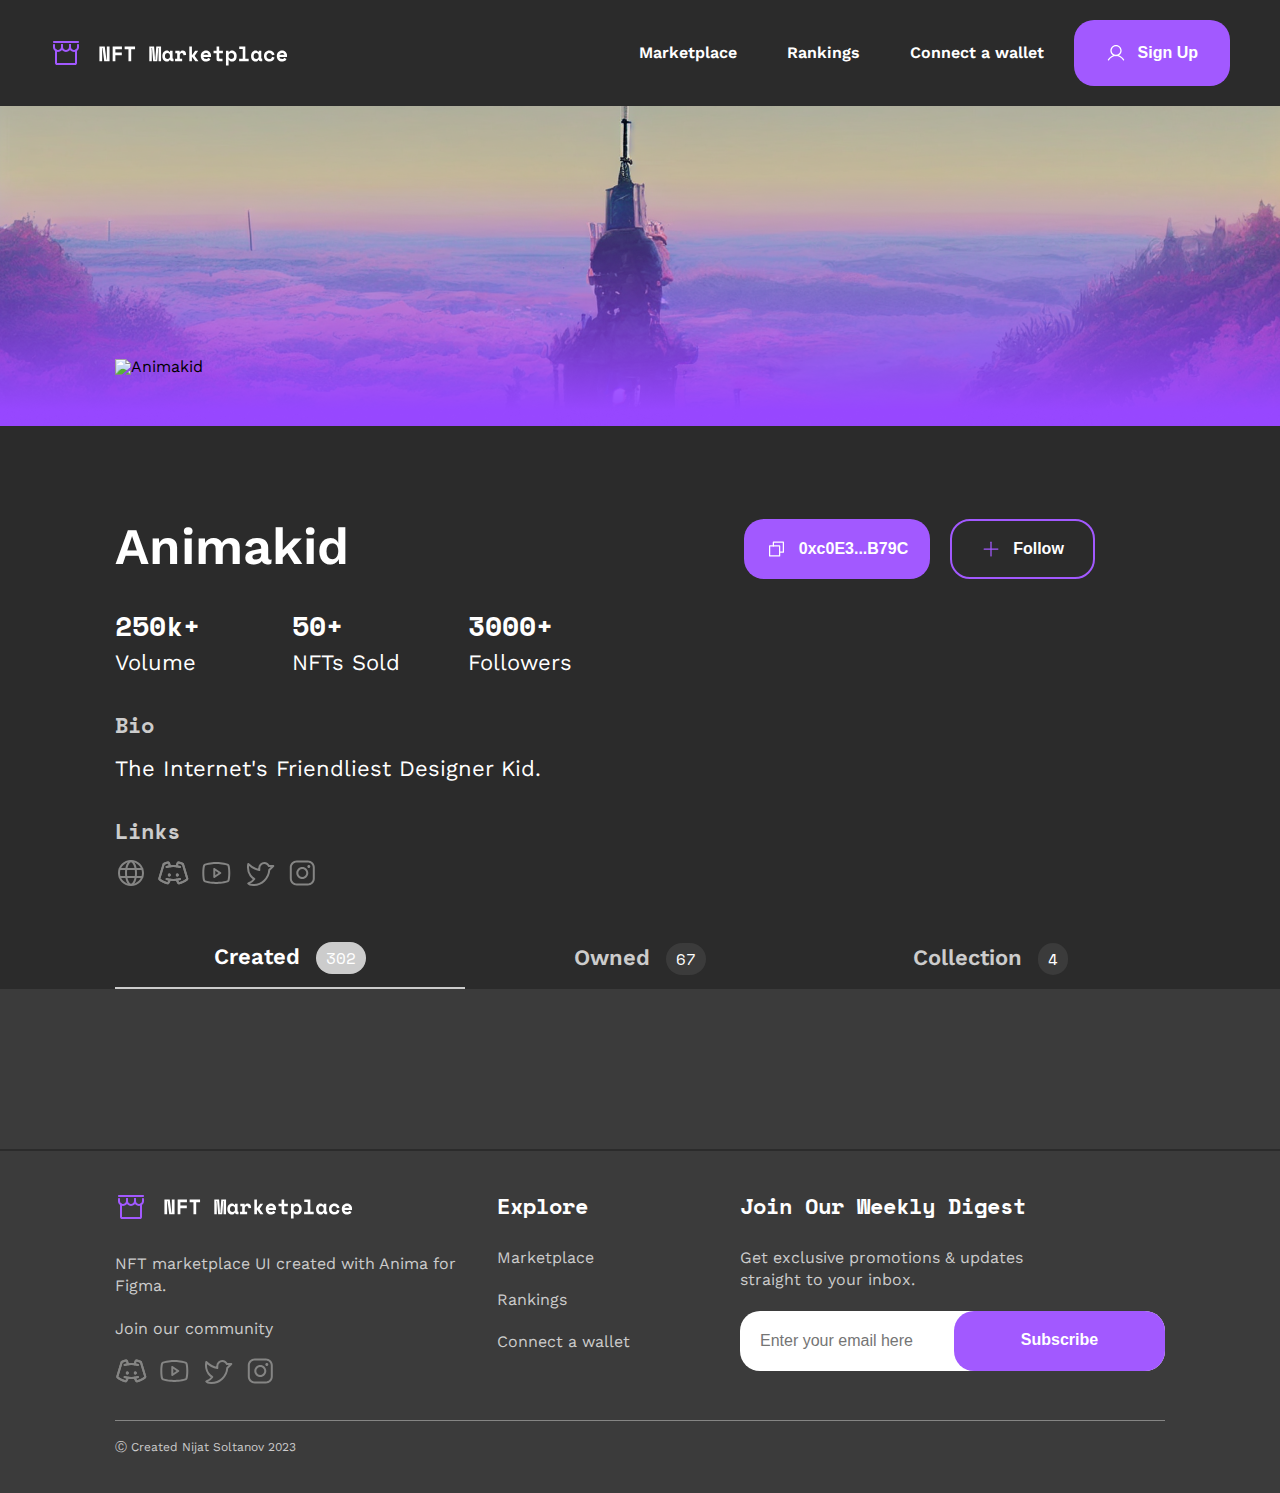
==== commit 8cabca8f: "add:PageLogo" ====
--- a/HTML/artistpage.html
+++ b/HTML/artistpage.html
@@ -19,13 +19,16 @@
       href="https://cdnjs.cloudflare.com/ajax/libs/font-awesome/4.7.0/css/font-awesome.min.css"
     />
     <link rel="stylesheet" href="../Scss/main.css" />
-    <title>Document</title>
+    <link rel="icon" type="image/x-icon" href="../Images/n.jpg" />
+    <title>ArtistPage</title>
   </head>
   <body>
     <nav>
       <div class="nav_logo">
-        <img src="../Images/svg/mainLogo.svg" alt="Main Logo" />
-        <img src="../Images/svg/NFTmarketplace.svg" alt="NFT text" />
+        <a href="./homepage.html">
+          <img src="../Images/svg/mainLogo.svg" alt="Main Logo" />
+          <img src="../Images/svg/NFTmarketplace.svg" alt="NFT text" />
+        </a>
       </div>
       <div class="nav_menu">
         <a href="./marketplace.html">Marketplace</a>
@@ -37,7 +40,11 @@
             Sign Up
           </button>
         </a>
-        <img src="../Images/svg/burgerMenu.svg" id="burgerIcon" alt="" />
+        <img
+          src="../Images/svg/burgerMenu.svg"
+          id="burgerIcon"
+          alt="Burger Icon"
+        />
         <div class="sideBar">
           <img src="../Images/svg/close.svg" alt="" />
           <div class="menu">
--- a/Scss/main.css
+++ b/Scss/main.css
@@ -130,6 +130,11 @@
   border-spacing: 0;
 }
 
+input {
+  outline: none;
+  border: none;
+}
+
 html {
   font-family: "Work Sans", sans-serif;
 }
@@ -231,13 +236,16 @@
 nav .nav_menu a:hover {
   transform: scale(0.9);
 }
+nav .nav_menu a:nth-child(4) {
+  padding: 0;
+}
 nav .nav_menu button {
   display: flex;
   justify-content: center;
   align-items: center;
   padding: 20px 30px;
   gap: 12px;
-  background-color: rgb(162, 89, 255);
+  background-color: #a259ff;
   border-radius: 20px;
   font-weight: 600;
   font-size: 16px;
@@ -255,6 +263,10 @@
   nav .nav_menu button {
     width: 315px;
   }
+}
+nav .nav_menu button:hover {
+  transform: scale(1);
+  box-shadow: 0px 0px 0px 2.5px white inset, 0px 0px 0px 5px #a259ff;
 }
 nav .nav_menu #burgerIcon {
   display: none;
@@ -272,7 +284,7 @@
   right: -300px;
   padding: 30px 20px;
   z-index: 100;
-  background-color: black;
+  background-color: #3b3b3b;
   display: none;
 }
 @media screen and (max-width: 1050px) {
@@ -289,13 +301,15 @@
 nav .nav_menu .sideBar > img {
   width: 20px;
   position: absolute;
-  right: 42px;
+  cursor: pointer;
+  right: 45px;
   top: 20px;
 }
 @media screen and (max-width: 690px) {
   nav .nav_menu .sideBar > img {
     width: 15px;
     right: 32px;
+    top: 22px;
   }
 }
 nav .nav_menu .sideBar .menu {
@@ -315,8 +329,13 @@
   border-radius: 10px;
   padding: 10px 15px;
 }
+@media screen and (max-width: 690px) {
+  nav .nav_menu .sideBar .menu a div {
+    justify-content: center;
+  }
+}
 nav .nav_menu .sideBar .menu a div:hover {
-  background-color: rgb(133, 133, 132);
+  background-color: #858584;
 }
 nav .nav_menu .sideBar .menu a div img {
   width: 30px;
@@ -378,7 +397,7 @@
   align-items: center;
   padding: 40px 195px;
   gap: 30px;
-  background: rgb(59, 59, 59);
+  background: #3b3b3b;
 }
 @media screen and (max-width: 1050px) {
   footer {
@@ -388,7 +407,7 @@
 @media screen and (max-width: 690px) {
   footer {
     gap: 30px;
-    padding: 40px 195px;
+    padding: 40px 0px;
   }
 }
 footer a {
@@ -541,7 +560,7 @@
   align-items: center;
   padding: 20px 30px;
   gap: 12px;
-  background-color: rgb(162, 89, 255);
+  background-color: #a259ff;
   border-radius: 20px;
   font-weight: 600;
   font-size: 16px;
@@ -613,6 +632,9 @@
 body {
   background-color: #2b2b2b;
 }
+body::-webkit-scrollbar {
+  display: none;
+}
 body .container {
   width: 1050px;
   transition: 0.3s;
@@ -707,6 +729,8 @@
   align-items: center;
   width: 510px;
   height: 510px;
+  transition: 4s;
+  transform: perspective(800px) rotateY(0deg);
 }
 @media screen and (max-width: 1050px) {
   body #hero .hero_container .left_side .mobile_hero {
@@ -744,7 +768,7 @@
   padding: 20px;
   gap: 10px;
   border-radius: 0px 0px 20px 20px;
-  background: rgb(59, 59, 59);
+  background: #3b3b3b;
   width: 510px;
   height: 109px;
   color: #ffffff;
@@ -787,7 +811,7 @@
   align-items: center;
   padding: 20px 30px;
   gap: 12px;
-  background-color: rgb(162, 89, 255);
+  background-color: #a259ff;
   border-radius: 20px;
   font-weight: 600;
   font-size: 16px;
@@ -852,12 +876,17 @@
     line-height: 140%;
   }
 }
+body #hero .hero_container .rotate {
+  transform: perspective(800px) rotateY(25deg) !important;
+}
 body #hero .hero_container .right_side {
   display: flex;
   flex-direction: column;
   align-items: center;
   width: 510px;
   height: 510px;
+  transition: 4s;
+  transform: perspective(800px) rotateY(0deg);
 }
 @media screen and (max-width: 1050px) {
   body #hero .hero_container .right_side {
@@ -886,7 +915,7 @@
   padding: 20px;
   gap: 10px;
   border-radius: 0px 0px 20px 20px;
-  background: rgb(59, 59, 59);
+  background: #3b3b3b;
   width: 510px;
   height: 109px;
   color: #ffffff;
@@ -984,6 +1013,7 @@
   gap: 15px;
   width: 330px;
   height: 525px;
+  cursor: pointer;
 }
 @media screen and (max-width: 690px) {
   body #trending .cards .card:nth-child(2) {
@@ -1034,7 +1064,7 @@
   gap: 10px;
   width: 100px;
   height: 100px;
-  background: rgb(162, 89, 255);
+  background: #a259ff;
   border-radius: 20px;
   font-family: "Space Mono";
   font-weight: 700;
@@ -1085,6 +1115,12 @@
     gap: 40px;
   }
 }
+@media screen and (max-width: 690px) {
+  body #top_creator {
+    padding: 40px 0px;
+    gap: 40px;
+  }
+}
 body #top_creator .header {
   display: flex;
   align-items: flex-end;
@@ -1149,9 +1185,10 @@
   transition: 0.3s;
   border: 2px solid transparent;
   cursor: pointer;
-  border-color: rgb(162, 89, 255);
+  border-color: #a259ff;
+  width: 247px;
   height: 60px;
-  padding: 20px 50px !important;
+  box-sizing: border-box;
 }
 body #top_creator .header button:hover {
   transform: scale(0.9);
@@ -1160,6 +1197,9 @@
   body #top_creator .header button {
     width: 315px;
   }
+}
+body #top_creator .header button p {
+  width: 115px;
 }
 @media screen and (max-width: 690px) {
   body #top_creator .header button {
@@ -1183,9 +1223,13 @@
   isolation: isolate;
   width: 240px;
   height: 238px;
-  background: rgb(59, 59, 59);
+  background: #3b3b3b;
   border-radius: 20px;
   position: relative;
+  transition: 0.4s;
+}
+body #top_creator .avatars a .avatar:hover {
+  transform: perspective(800px) rotateY(10deg);
 }
 @media screen and (max-width: 1050px) {
   body #top_creator .avatars a .avatar {
@@ -1232,7 +1276,7 @@
   display: flex;
   align-items: center;
   text-align: center;
-  color: rgb(133, 133, 132);
+  color: #858584;
 }
 @media screen and (max-width: 1050px) {
   body #top_creator .avatars a .avatar .number {
@@ -1297,7 +1341,7 @@
 }
 body #top_creator .avatars a .avatar .text div p:first-child {
   text-align: right;
-  color: rgb(133, 133, 132);
+  color: #858584;
 }
 @media screen and (max-width: 1050px) {
   body #top_creator .avatars a .avatar .text div p:first-child {
@@ -1326,7 +1370,7 @@
   transition: 0.3s;
   border: 2px solid transparent;
   cursor: pointer;
-  border-color: rgb(162, 89, 255);
+  border-color: #a259ff;
   height: 60px;
   padding: 20px 50px !important;
   display: none;
@@ -1384,10 +1428,17 @@
   display: flex;
   flex-direction: column;
   align-items: flex-start;
+  cursor: pointer;
   width: 240px;
   height: 316px;
-  background: rgb(59, 59, 59);
+  background: #3b3b3b;
   border-radius: 20px;
+  transition-duration: 0.3s;
+}
+body #browse .categories .category:hover {
+  text-shadow: 0px 0px 6px rgb(255, 255, 255);
+  box-shadow: 0px 5px 40px -10px rgba(0, 0, 0, 0.57);
+  transition: all 0.4s ease 0s;
 }
 @media screen and (max-width: 1050px) {
   body #browse .categories .category {
@@ -1513,7 +1564,7 @@
   transition: 0.3s;
   border: 2px solid transparent;
   cursor: pointer;
-  border-color: rgb(162, 89, 255);
+  border-color: #a259ff;
   height: 60px;
   padding: 20px 50px !important;
 }
@@ -1541,8 +1592,9 @@
   align-items: center;
   width: 330px;
   height: 469px;
-  background: rgb(59, 59, 59);
+  background: #3b3b3b;
   border-radius: 20px;
+  cursor: pointer;
 }
 @media screen and (max-width: 690px) {
   body #discoverMore .discoverCards .discoverCard {
@@ -1603,7 +1655,7 @@
   font-weight: 400;
   font-size: 12px;
   line-height: 110%;
-  color: rgb(133, 133, 132);
+  color: #858584;
 }
 body #discoverMore .discoverCards .discoverCard .text .bottom p:last-child {
   font-family: "Space Mono";
@@ -1643,7 +1695,7 @@
   transition: 0.3s;
   border: 2px solid transparent;
   cursor: pointer;
-  border-color: rgb(162, 89, 255);
+  border-color: #a259ff;
   height: 60px;
   padding: 20px 50px !important;
   display: none;
@@ -1665,10 +1717,12 @@
   display: flex;
   flex-direction: column;
   align-items: center;
+  width: 100%;
+  overflow: hidden;
 }
 body #highLight #highLightD img {
   filter: drop-shadow(0px 4px 4px rgba(0, 0, 0, 0.25));
-  width: calc(100vw - 20px);
+  width: calc(100vw - 2px);
   height: 660px;
 }
 @media screen and (max-width: 1050px) {
@@ -1678,10 +1732,12 @@
 }
 body #highLight #highLightM {
   display: none;
-  width: calc(100vw - 20px);
+  width: calc(100vw - 2px);
   height: 630px;
   background-image: url("../../Images/NFTHighlightMobil.jpg");
   background-position: center;
+  background-repeat: no-repeat;
+  background-size: cover;
 }
 @media screen and (max-width: 1050px) {
   body #highLight #highLightM {
@@ -1726,7 +1782,7 @@
   gap: 12px;
   width: 151px;
   height: 44px;
-  background: rgb(59, 59, 59);
+  background: #3b3b3b;
   border-radius: 20px;
 }
 body #highLight #highLightM .text .left > div img {
@@ -1888,6 +1944,12 @@
     gap: 40px;
   }
 }
+@media screen and (max-width: 690px) {
+  body #howItWorks {
+    padding: 40px 0px;
+    gap: 40px;
+  }
+}
 body #howItWorks .header {
   display: flex;
   flex-direction: column;
@@ -1922,11 +1984,12 @@
 }
 body #howItWorks .infoCards .infoCard {
   display: flex;
+  cursor: pointer;
   flex-direction: column;
   align-items: center;
   padding: 10px 30px 30px;
   gap: 20px;
-  background: rgb(59, 59, 59);
+  background: #3b3b3b;
   border-radius: 20px;
   width: 330px;
   height: 439px;
@@ -2027,7 +2090,7 @@
   align-items: center;
   padding: 60px;
   gap: 80px;
-  background: rgb(59, 59, 59);
+  background: #3b3b3b;
   border-radius: 20px;
 }
 @media screen and (max-width: 1050px) {
@@ -2122,7 +2185,7 @@
   align-items: center;
   padding: 20px 30px;
   gap: 12px;
-  background-color: rgb(162, 89, 255);
+  background-color: #a259ff;
   border-radius: 20px;
   font-weight: 600;
   font-size: 16px;
@@ -2169,7 +2232,17 @@
   position: fixed;
   top: 30px;
   right: 80px;
-  z-index: 1;
+  transition: 0.3s all;
+}
+@media screen and (max-width: 1050px) {
+  body .toastDiv {
+    right: 20px;
+  }
+}
+@media screen and (max-width: 690px) {
+  body .toastDiv {
+    top: 10px;
+  }
 }
 body .toastDiv .toast {
   padding: 16px;
@@ -2182,17 +2255,44 @@
   background-color: black;
   position: relative;
 }
+@media screen and (max-width: 1050px) {
+  body .toastDiv .toast {
+    padding: 13px;
+  }
+}
+@media screen and (max-width: 690px) {
+  body .toastDiv .toast {
+    width: 200px;
+    padding: 10px;
+  }
+}
 body .toastDiv .toast .text {
   width: 90%;
   color: #ffffff;
 }
+@media screen and (max-width: 690px) {
+  body .toastDiv .toast .text {
+    font-size: 12px;
+  }
+}
 body .toastDiv .toast i {
   font-size: 30px;
+}
+@media screen and (max-width: 690px) {
+  body .toastDiv .toast i {
+    font-size: 20px;
+  }
 }
 body .toastDiv .toast img {
   position: absolute;
   width: 10px;
-  right: 5px;
+  right: 7px;
+  top: 10px;
+}
+@media screen and (max-width: 690px) {
+  body .toastDiv .toast img {
+    width: 8px;
+  }
 }
 
 #create {
@@ -2215,6 +2315,7 @@
 @media screen and (max-width: 690px) {
   #create .create_container {
     flex-direction: column;
+    gap: 0;
   }
 }
 #create .create_container > img {
@@ -2265,7 +2366,7 @@
   flex-direction: column;
   align-items: flex-start;
   width: 460px;
-  gap: 40px;
+  gap: 20px;
 }
 @media screen and (max-width: 1050px) {
   #create .create_container > div .top {
@@ -2339,7 +2440,7 @@
 #create .create_container > div .bottom .inputs div input {
   padding: 12px 20px 12px 52px;
   background: #ffffff;
-  border: 1px solid rgb(133, 133, 132);
+  border: 1px solid #858584;
   border-radius: 20px;
   width: 330px;
   height: 46px;
@@ -2387,7 +2488,7 @@
   align-items: center;
   padding: 20px 30px;
   gap: 12px;
-  background-color: rgb(162, 89, 255);
+  background-color: #a259ff;
   border-radius: 20px;
   font-weight: 600;
   font-size: 16px;
@@ -2425,6 +2526,9 @@
   #create .create_container > div .bottom button {
     width: 315px;
   }
+  #create .create_container > div .bottom button:hover {
+    transform: scale(1);
+  }
 }
 
 #profile {
@@ -2533,7 +2637,7 @@
   align-items: center;
   padding: 20px 30px;
   gap: 12px;
-  background-color: rgb(162, 89, 255);
+  background-color: #a259ff;
   border-radius: 20px;
   font-weight: 600;
   font-size: 16px;
@@ -2572,7 +2676,7 @@
   transition: 0.3s;
   border: 2px solid transparent;
   cursor: pointer;
-  border: 2px solid rgb(162, 89, 255);
+  border: 2px solid #a259ff;
 }
 #artistInfo .artisInfo_container .left .buttons button:last-child:hover {
   transform: scale(0.9);
@@ -2704,7 +2808,7 @@
   align-items: center;
   padding: 20px 30px;
   gap: 12px;
-  background-color: rgb(162, 89, 255);
+  background-color: #a259ff;
   border-radius: 20px;
   font-weight: 600;
   font-size: 16px;
@@ -2743,7 +2847,7 @@
   transition: 0.3s;
   border: 2px solid transparent;
   cursor: pointer;
-  border: 2px solid rgb(162, 89, 255);
+  border: 2px solid #a259ff;
 }
 #artistInfo .artisInfo_container .right button:last-child:hover {
   transform: scale(0.9);
@@ -2797,7 +2901,7 @@
   padding: 5px 10px;
   gap: 10px;
   height: 32px;
-  background: rgb(59, 59, 59);
+  background: #3b3b3b;
   border-radius: 20px;
   font-weight: 400;
   font-size: 16px;
@@ -2834,7 +2938,7 @@
   align-items: center;
   padding: 80px 0px;
   gap: 30px;
-  background: rgb(59, 59, 59);
+  background: #3b3b3b;
 }
 #nftCards .nftCards_container {
   display: flex;
@@ -3051,6 +3155,10 @@
   gap: 16px;
   height: 60px;
   width: 262.5px;
+  background-color: transparent;
+  transition: 0.3s;
+  border: 2px solid #2b2b2b;
+  cursor: pointer;
 }
 @media screen and (max-width: 1050px) {
   #frameTopCreator .frame_container div {
@@ -3063,7 +3171,7 @@
   }
 }
 #frameTopCreator .frame_container div h5 {
-  color: #cccccc;
+  color: rgb(133, 133, 132);
 }
 @media screen and (max-width: 1050px) {
   #frameTopCreator .frame_container div h5 {
@@ -3104,7 +3212,7 @@
   align-items: center;
   padding: 12px 0px;
   gap: 10px;
-  border: 1px solid rgb(59, 59, 59);
+  border: 1px solid #3b3b3b;
   border-radius: 20px;
 }
 #rankings .head > div {
@@ -3134,6 +3242,7 @@
   color: #ffffff;
   font-family: "Space Mono";
   color: #cccccc;
+  cursor: pointer;
 }
 @media screen and (max-width: 690px) {
   #rankings .head > div div p {
@@ -3184,8 +3293,9 @@
   align-items: center;
   padding: 12px 0px;
   gap: 10px;
-  background-color: rgb(59, 59, 59);
+  background-color: #3b3b3b;
   border-radius: 20px;
+  cursor: pointer;
 }
 #rankings .item > div {
   display: flex;
@@ -3401,10 +3511,15 @@
   padding: 18px 20px;
   gap: 10px;
   background-color: transparent;
-  border: 1px solid rgb(59, 59, 59);
+  border: 1px solid #3b3b3b;
   border-radius: 20px;
   width: 100%;
   color: #ffffff;
+  font-family: "Space Mono";
+  font-weight: 400;
+  font-size: 12px;
+  line-height: 110%;
+  font-size: 16px;
 }
 @media screen and (max-width: 1050px) {
   #browseMarket div:last-child input {
@@ -3447,7 +3562,7 @@
   cursor: pointer;
 }
 #browseFrame .browseFrame_container div h5 {
-  color: rgb(133, 133, 132);
+  color: #858584;
 }
 #browseFrame .browseFrame_container div p {
   font-family: "Space Mono";
@@ -3456,7 +3571,7 @@
   align-items: center;
   padding: 5px 10px;
   gap: 10px;
-  background-color: rgb(59, 59, 59);
+  background-color: #3b3b3b;
   color: #ffffff;
   border-radius: 20px;
 }
@@ -3467,7 +3582,7 @@
   align-items: center;
   padding: 80px 0px;
   gap: 30px;
-  background: rgb(59, 59, 59);
+  background: #3b3b3b;
 }
 #nftCardsBrowse .nftCards_container {
   display: flex;
@@ -3503,11 +3618,12 @@
 }
 #nftCardsBrowse .nftCards_container .nftCardBrowse i {
   position: absolute;
-  font-size: 24px;
-  top: 10px;
+  font-size: 28px;
+  top: 15px;
   right: 10px;
   transition: 0.3s;
   color: black;
+  cursor: pointer;
 }
 #nftCardsBrowse .nftCards_container .nftCardBrowse .text {
   display: flex;
@@ -3554,6 +3670,7 @@
   font-weight: 400;
   font-size: 12px;
   line-height: 110%;
+  color: #858584;
 }
 #nftCardsBrowse .nftCards_container .nftCardBrowse .text .bottom p:last-child {
   font-weight: 400;
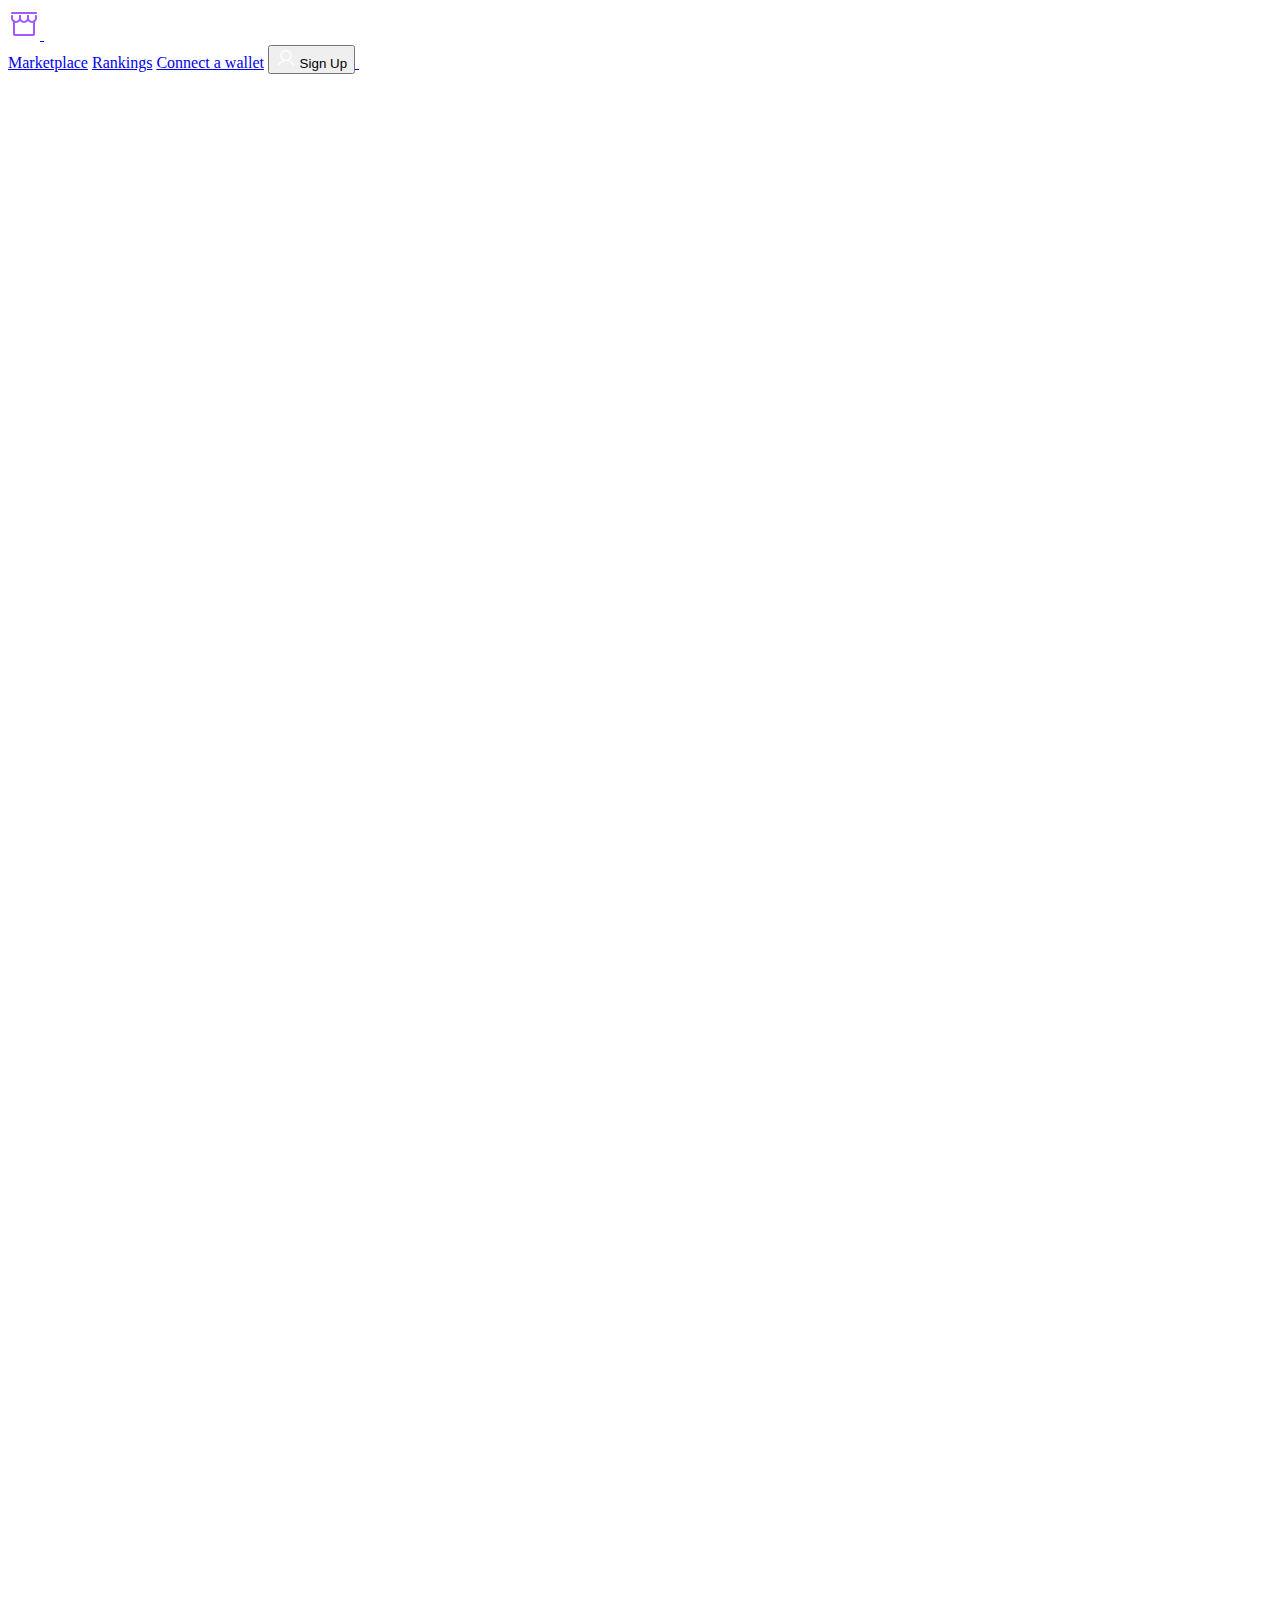
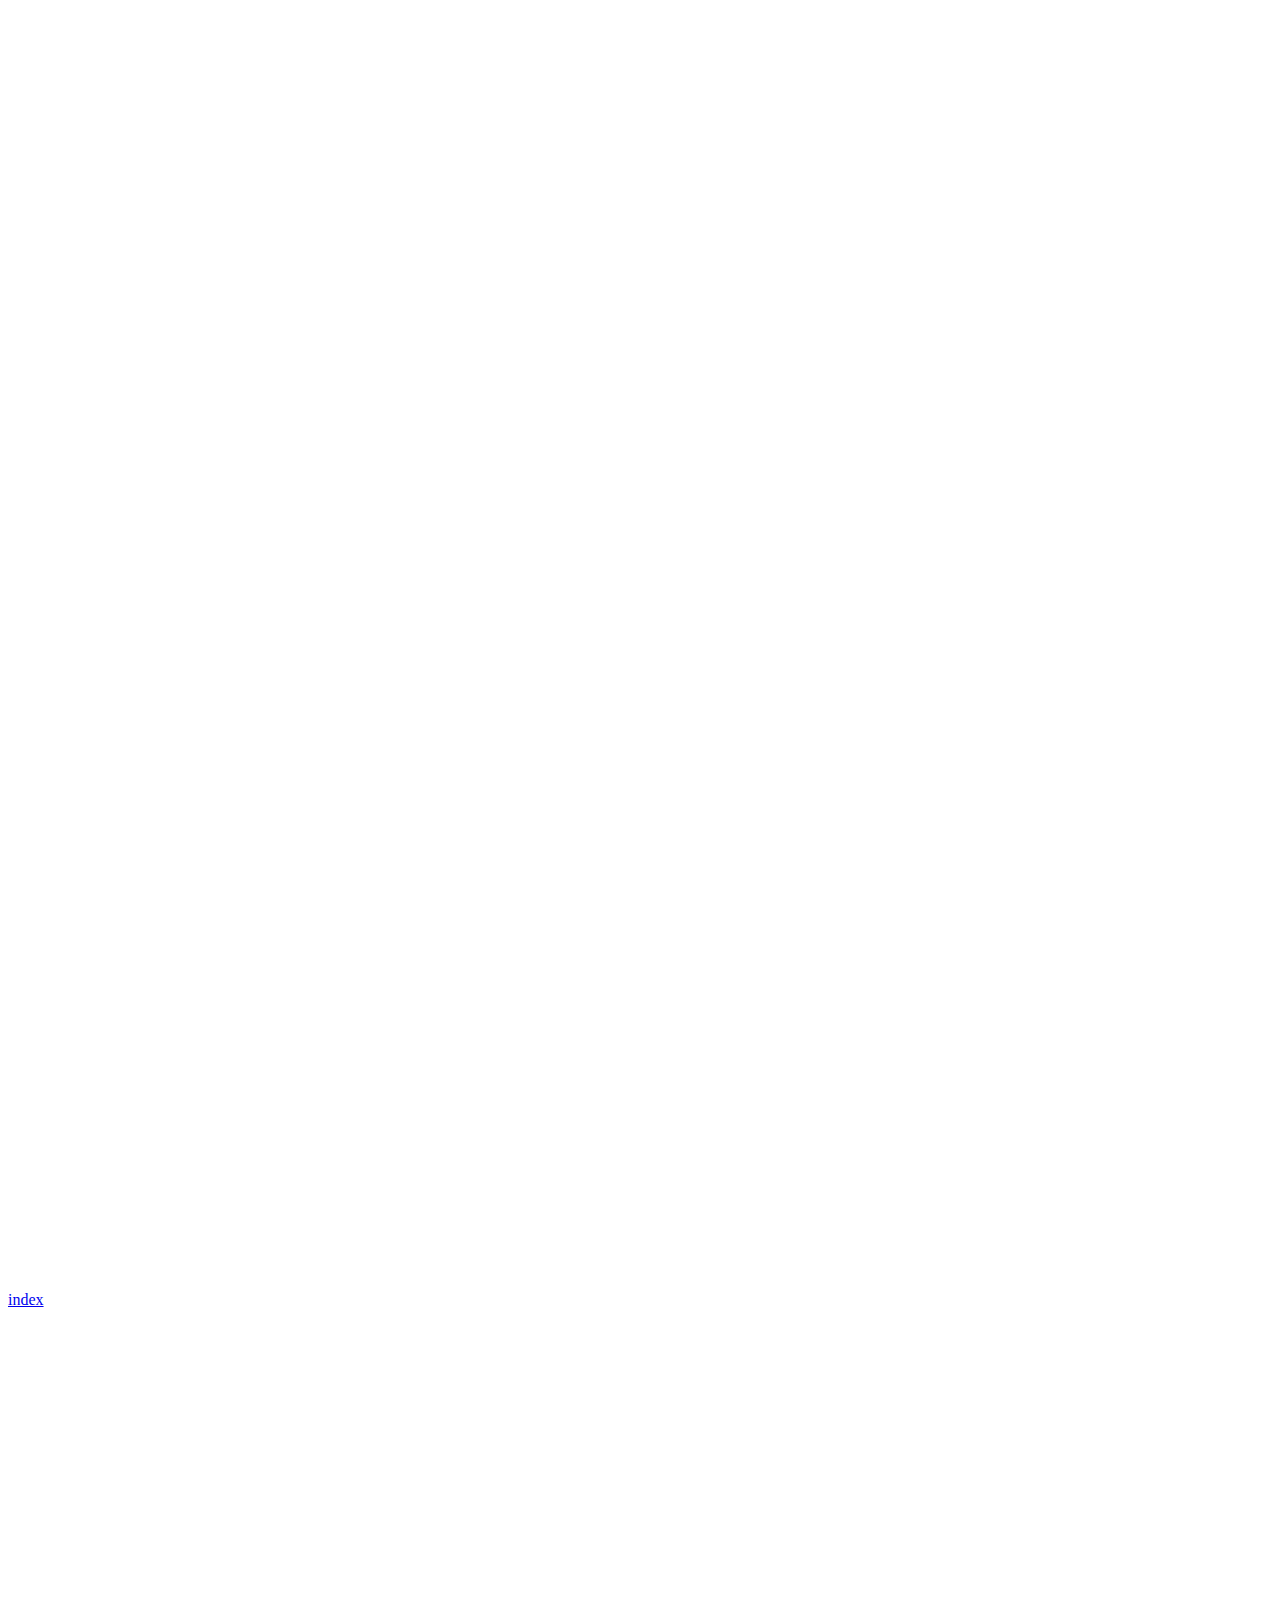
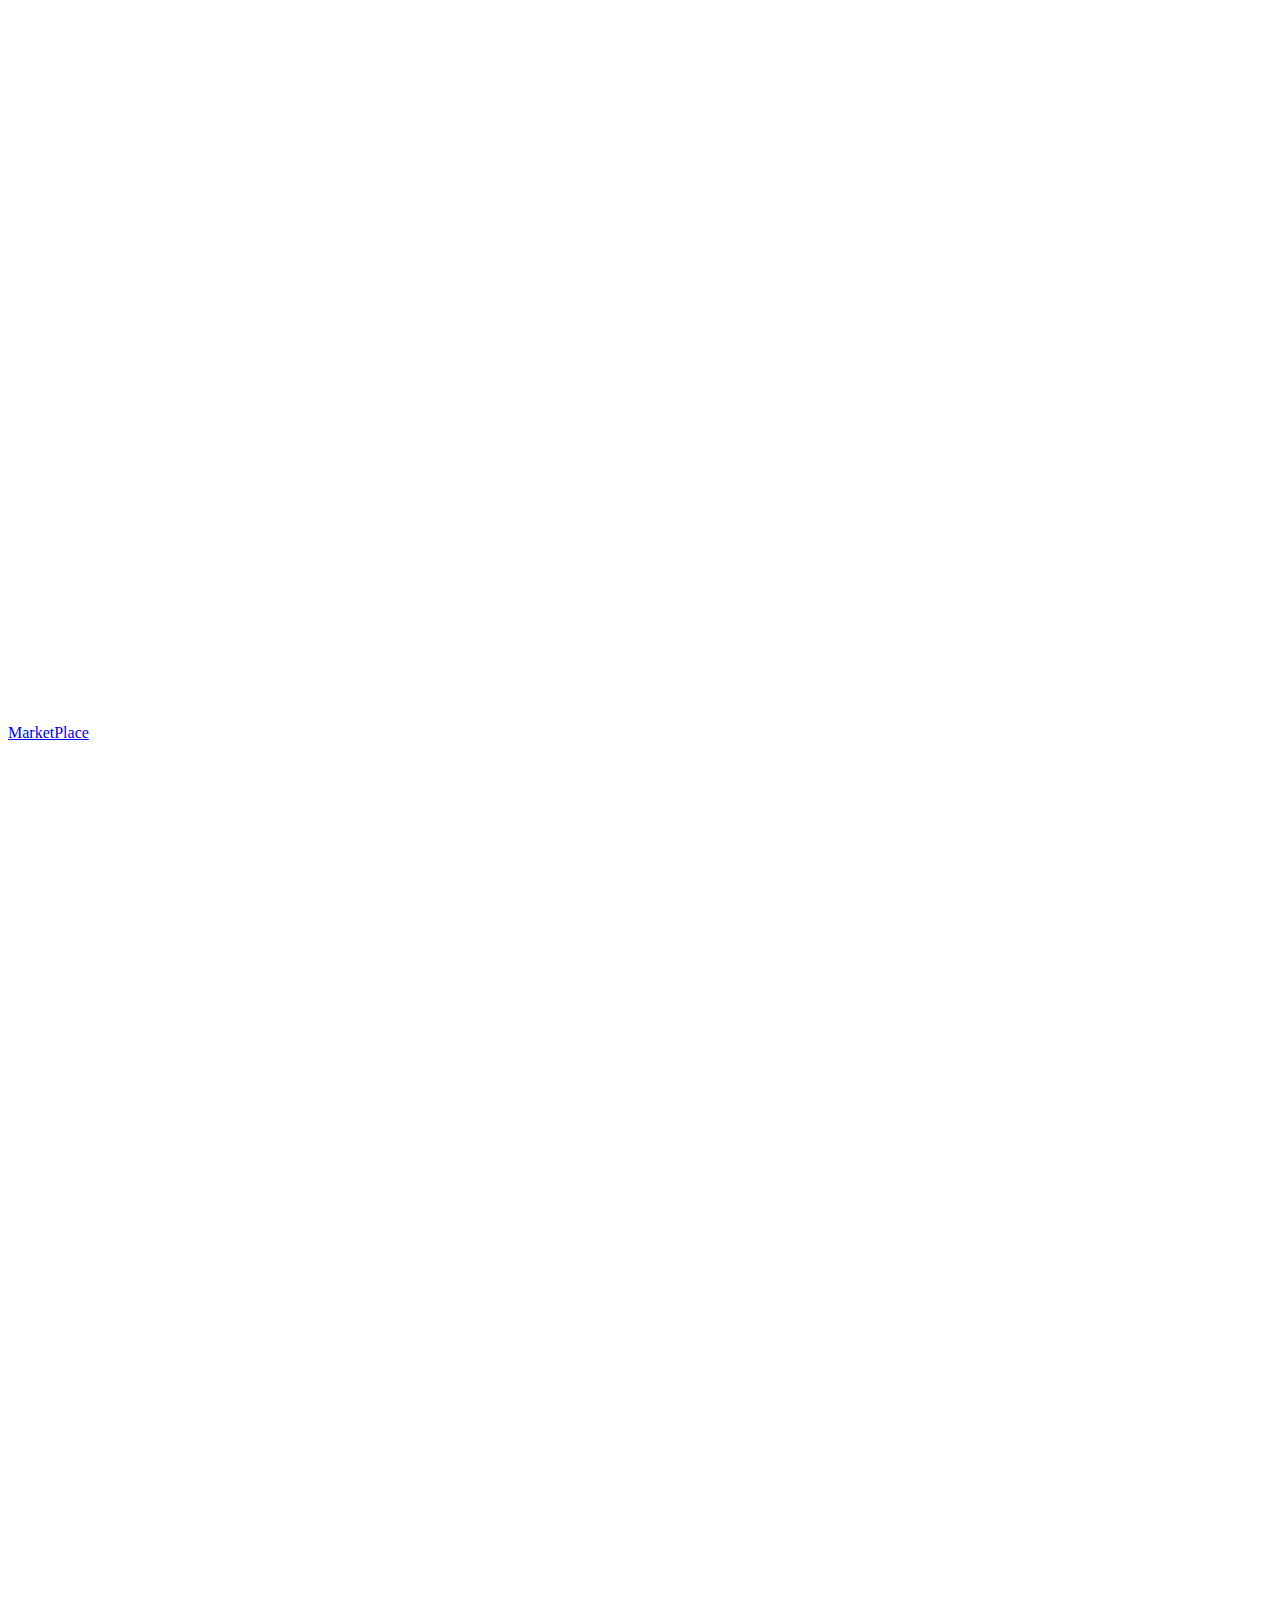
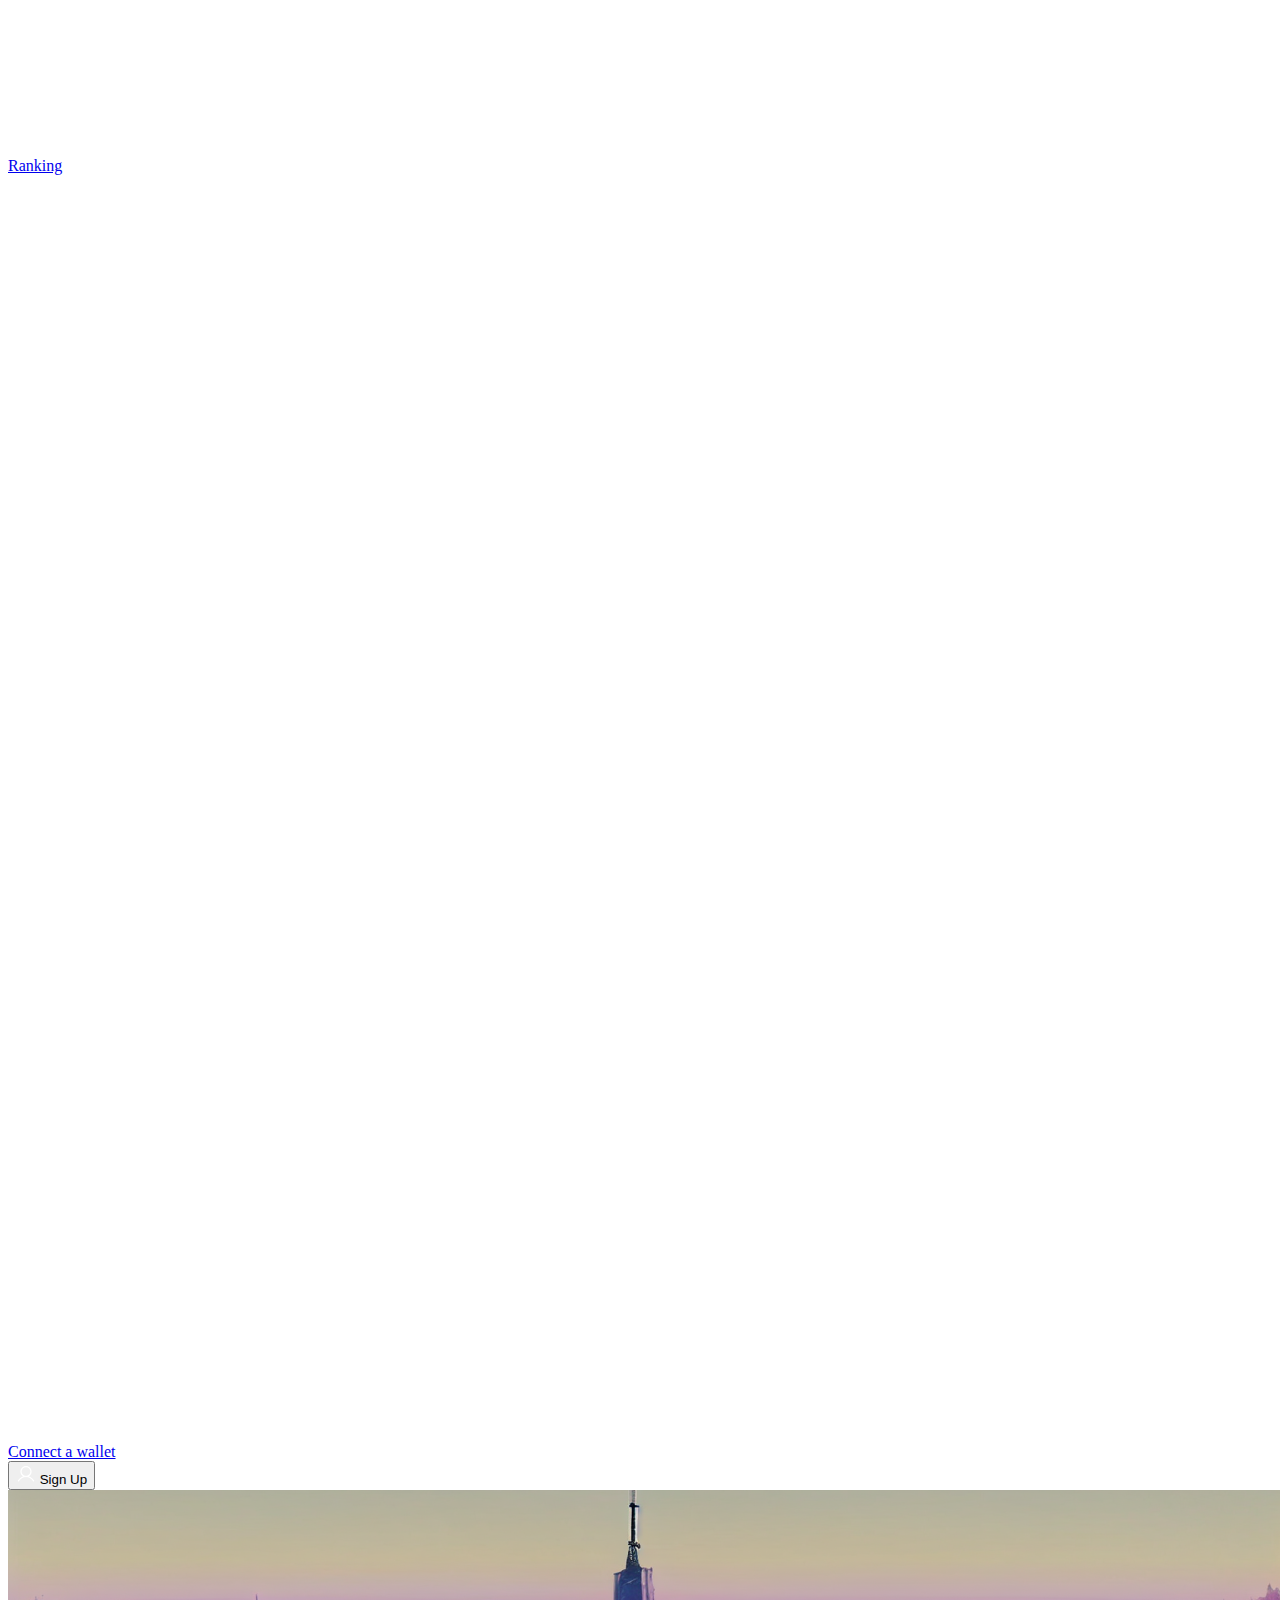
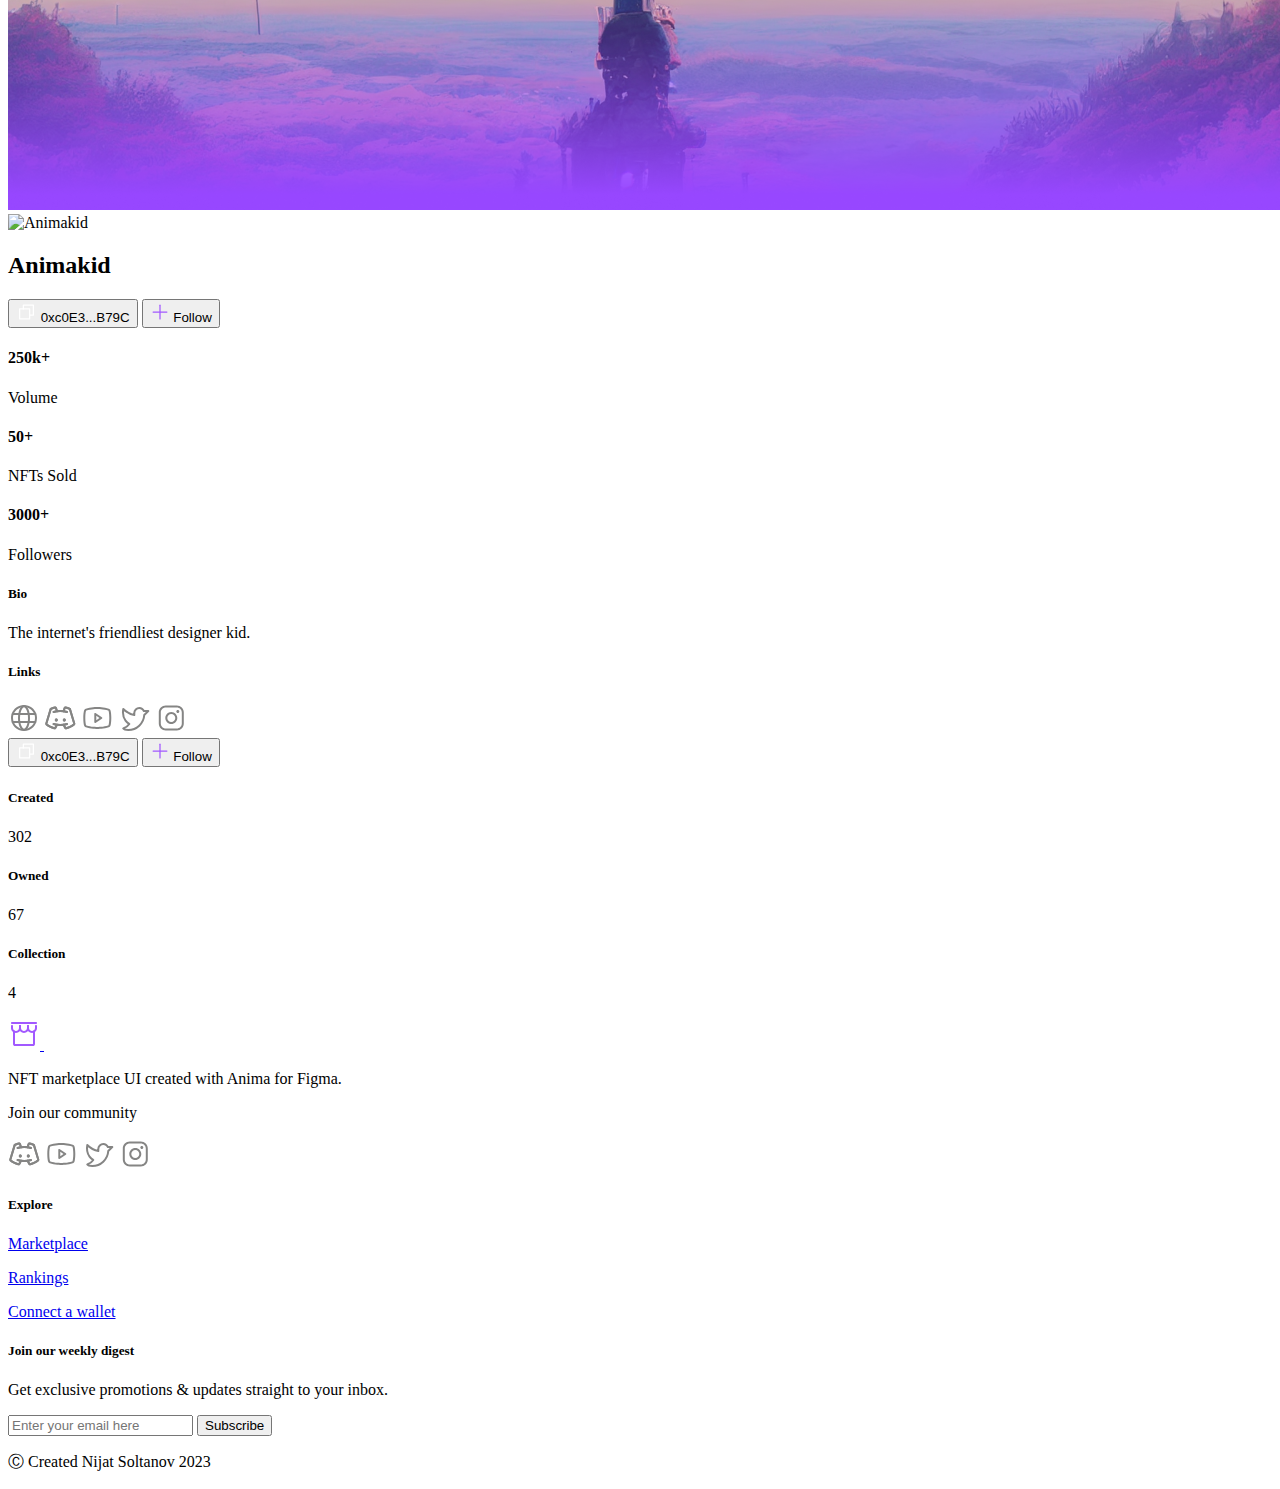
==== commit e4e7df08: "update:Logo" ====
--- a/HTML/artistpage.html
+++ b/HTML/artistpage.html
@@ -18,14 +18,14 @@
       rel="stylesheet"
       href="https://cdnjs.cloudflare.com/ajax/libs/font-awesome/4.7.0/css/font-awesome.min.css"
     />
-    <link rel="stylesheet" href="../Scss/main.css" />
-    <link rel="icon" type="image/x-icon" href="../Images/n.jpg" />
+    <link rel="stylesheet" href="../main.css" />
+    <link rel="icon" type="image/x-icon" href="../Images/logo.png" />
     <title>ArtistPage</title>
   </head>
   <body>
     <nav>
       <div class="nav_logo">
-        <a href="./homepage.html">
+        <a href="./index.html">
           <img src="../Images/svg/mainLogo.svg" alt="Main Logo" />
           <img src="../Images/svg/NFTmarketplace.svg" alt="NFT text" />
         </a>
@@ -48,10 +48,10 @@
         <div class="sideBar">
           <img src="../Images/svg/close.svg" alt="" />
           <div class="menu">
-            <a href="./homepage.html">
+            <a href="./index.html">
               <div>
                 <img src="../Images/svg/home.svg" alt="" />
-                <span>HomePage</span>
+                <span>index</span>
               </div>
             </a>
             <a href="./marketplace.html">
@@ -167,7 +167,7 @@
     <footer>
       <div class="container footer_top">
         <div>
-          <a href="./homepage.html">
+          <a href="./index.html">
             <div class="footer_logo">
               <img src="../Images/svg/mainLogo.svg" alt="Main Logo" />
               <img src="../Images/svg/NFTmarketplace.svg" alt="NFT text" />
